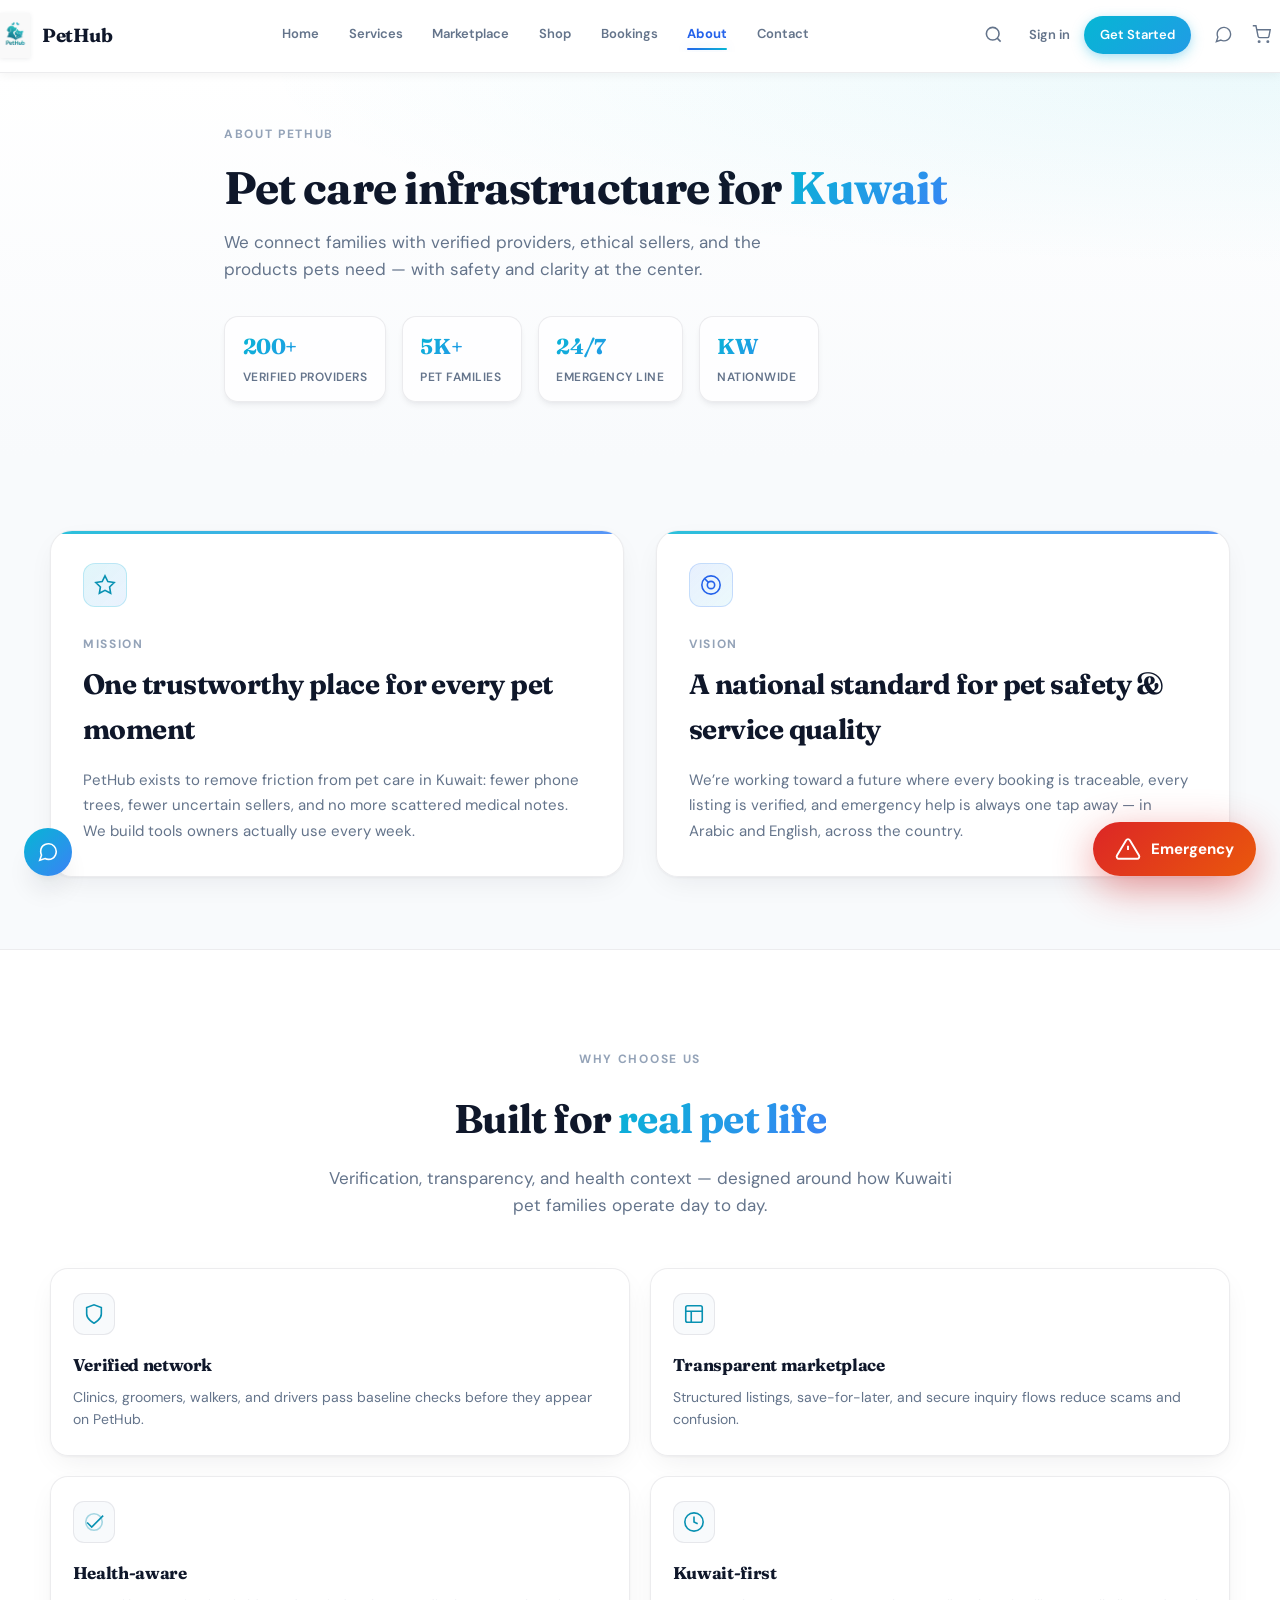
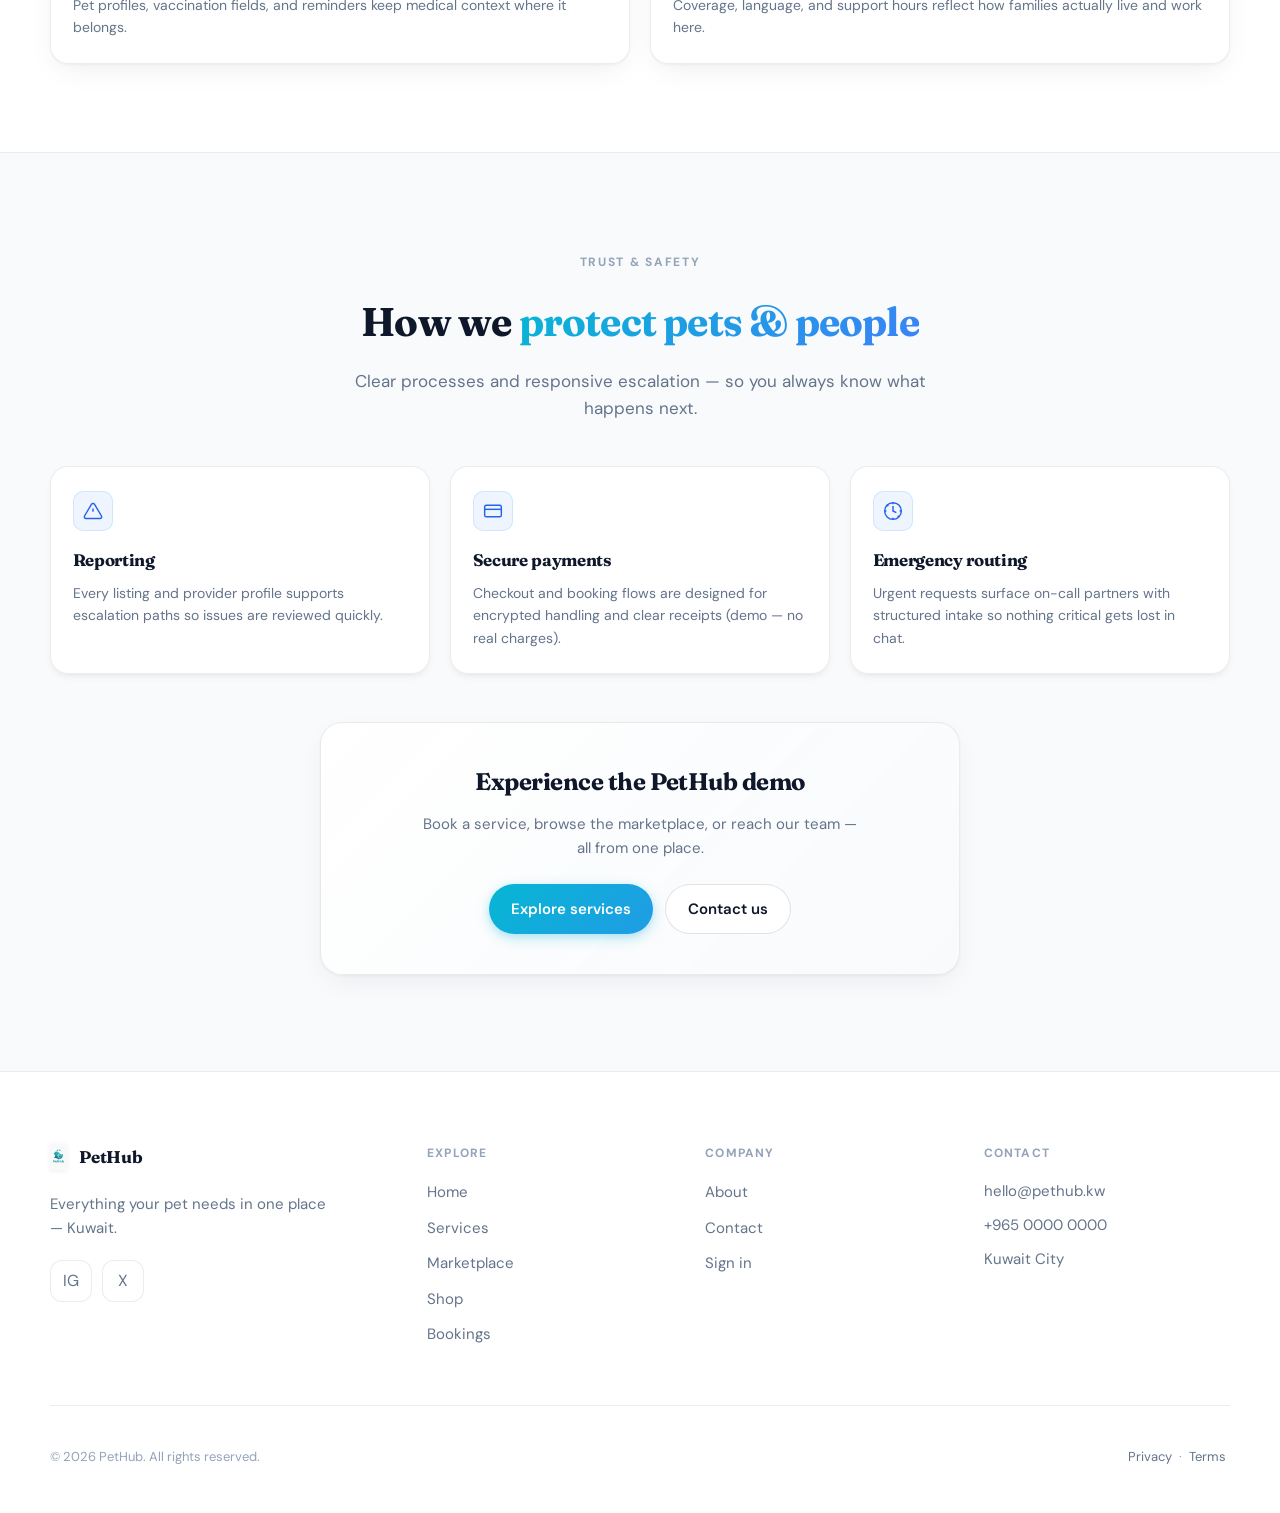
==== about.html @ 88787630 "Initial commit: PetHub Kuwait static site Made-with: Cursor" ====
<!DOCTYPE html>
<html lang="en">
<head>
  <meta charset="UTF-8" />
  <meta name="viewport" content="width=device-width, initial-scale=1.0" />
  <meta name="description" content="PetHub — Kuwait’s integrated pet services platform." />
  <title>PetHub | About</title>
  <link rel="preconnect" href="https://fonts.googleapis.com" />
  <link rel="preconnect" href="https://fonts.gstatic.com" crossorigin />
  <link href="https://fonts.googleapis.com/css2?family=DM+Sans:ital,opsz,wght@0,9..40,400;0,9..40,500;0,9..40,600;0,9..40,700;1,9..40,400&family=Fraunces:ital,opsz,wght@0,9..144,500;0,9..144,600;0,9..144,700;0,9..144,800&display=swap" rel="stylesheet" />
  <link rel="stylesheet" href="css/styles.css" />
</head>
<body data-page="about">
  <a class="skip-link" href="#main">Skip to content</a>
  <header class="header" id="top">
    <div class="header__inner container">
      <div class="header__brand">
        <a class="logo" href="index.html" aria-label="PetHub home">
          <span class="logo__graphic" aria-hidden="true">
            <img class="logo__img" src="imges/logopet.webp" width="200" height="60" alt="" loading="eager" decoding="async" fetchpriority="high" />
          </span>
          <span class="logo__text">PetHub</span>
        </a>
      </div>
      <nav class="header__nav nav" aria-label="Main">
        <button type="button" class="nav__scrim" id="nav-scrim" aria-label="Close menu" tabindex="-1" hidden></button>
        <div class="nav__panel" id="nav-panel">
          <div class="nav__panel-head">
            <span class="nav__panel-title">Menu</span>
            <button type="button" class="nav__close" id="nav-close" aria-label="Close menu">
              <svg width="22" height="22" viewBox="0 0 24 24" fill="none" stroke="currentColor" stroke-width="2" aria-hidden="true"><path d="M18 6L6 18M6 6l12 12"/></svg>
            </button>
          </div>
          <ul class="nav__links">
            <li><a href="index.html" class="nav__link" data-nav="home">Home</a></li>
            <li><a href="services.html" class="nav__link" data-nav="services">Services</a></li>
            <li><a href="marketplace.html" class="nav__link" data-nav="marketplace">Marketplace</a></li>
            <li><a href="shop.html" class="nav__link" data-nav="shop">Shop</a></li>
            <li><a href="bookings.html" class="nav__link" data-nav="bookings">Bookings</a></li>
            <li><a href="about.html" class="nav__link" data-nav="about">About</a></li>
            <li><a href="contact.html" class="nav__link" data-nav="contact">Contact</a></li>
          </ul>
          <div class="nav__mobile-actions" data-guest-only>
            <a href="signin.html?mode=signup" class="btn btn--primary btn--sm header__cta btn--block">Get Started</a>
            <a href="signin.html" class="btn btn--outline btn--sm btn--block">Sign in</a>
          </div>
          <div class="nav__mobile-account" data-user-only hidden>
            <p class="nav__mobile-account-name"><span data-user-display></span></p>
            <a href="bookings.html" class="nav__mobile-link">My account</a>
            <a href="bookings.html" class="nav__mobile-link">Bookings</a>
            <a href="bookings.html#dash-saved" class="nav__mobile-link">Saved pets</a>
            <button type="button" class="btn btn--signout btn--sm btn--block" data-sign-out>Sign out</button>
          </div>
        </div>
      </nav>
      <div class="header__actions">
        <div class="header__search-popover" id="header-search-popover">
          <button type="button" class="header__icon-btn header__search-toggle" id="header-search-toggle" aria-expanded="false" aria-controls="header-search-dropdown" aria-label="Open search">
            <svg width="19" height="19" viewBox="0 0 24 24" fill="none" stroke="currentColor" stroke-width="2" aria-hidden="true"><circle cx="11" cy="11" r="8"/><path d="M21 21l-4.35-4.35"/></svg>
          </button>
          <div id="header-search-dropdown" class="header__search-dropdown" role="dialog" aria-label="Search" aria-hidden="true">
            <div class="header__search header__search--popover" role="search">
              <label class="visually-hidden" for="global-search">Search services, pets, products</label>
              <svg class="header__search-icon" width="18" height="18" viewBox="0 0 24 24" fill="none" stroke="currentColor" stroke-width="2" aria-hidden="true"><circle cx="11" cy="11" r="8"/><path d="M21 21l-4.35-4.35"/></svg>
              <input type="search" id="global-search" class="header__search-input" placeholder="Search services, pets, products..." autocomplete="off" />
            </div>
          </div>
        </div>
        <div class="header__guest-actions" data-guest-only>
          <a href="signin.html" class="header__signin-link">Sign in</a>
          <a href="signin.html?mode=signup" class="btn btn--primary btn--sm header__cta">Get Started</a>
        </div>
        <div class="header__account-menu" data-user-only hidden>
          <button type="button" class="header__account-trigger" id="header-account-trigger" aria-expanded="false" aria-haspopup="true" aria-controls="header-account-dropdown">
            <span class="header__avatar" aria-hidden="true">
              <svg width="18" height="18" viewBox="0 0 24 24" fill="none" stroke="currentColor" stroke-width="1.75" aria-hidden="true"><path d="M20 21v-2a4 4 0 00-4-4H8a4 4 0 00-4 4v2"/><circle cx="12" cy="7" r="4"/></svg>
            </span>
            <span class="header__account-name" data-user-display aria-live="polite"></span>
            <svg class="header__account-chevron" width="14" height="14" viewBox="0 0 24 24" fill="none" stroke="currentColor" stroke-width="2" aria-hidden="true"><path d="M6 9l6 6 6-6"/></svg>
          </button>
          <div id="header-account-dropdown" class="header__account-dropdown" role="menu" hidden>
            <a role="menuitem" href="bookings.html" class="header__account-item">My account</a>
            <a role="menuitem" href="bookings.html" class="header__account-item">Bookings</a>
            <a role="menuitem" href="bookings.html#dash-saved" class="header__account-item">Saved pets</a>
            <button type="button" role="menuitem" class="header__account-item header__account-item--danger" data-sign-out>Sign out</button>
          </div>
        </div>
        <div class="header__icons" aria-label="Quick actions">
          <button type="button" class="header__icon-btn" data-open-chat aria-label="Support chat">
            <svg width="19" height="19" viewBox="0 0 24 24" fill="none" stroke="currentColor" stroke-width="1.75" aria-hidden="true"><path d="M21 11.5a8.38 8.38 0 01-.9 3.8 8.5 8.5 0 01-7.6 4.7 8.38 8.38 0 01-3.8-.9L3 21l1.9-5.7a8.38 8.38 0 01-.9-3.8 8.5 8.5 0 014.7-7.6 8.38 8.38 0 013.8-.9h.5a8.48 8.48 0 018 8.5z"/></svg>
          </button>
          <button type="button" class="header__icon-btn" data-open-cart aria-label="Shopping cart">
            <svg width="19" height="19" viewBox="0 0 24 24" fill="none" stroke="currentColor" stroke-width="1.75" aria-hidden="true"><circle cx="9" cy="21" r="1"/><circle cx="20" cy="21" r="1"/><path d="M1 1h4l2.68 13.39a2 2 0 002 1.61h9.72a2 2 0 002-1.61L23 6H6"/></svg>
            <span class="header__cart-count" data-cart-count hidden>0</span>
          </button>
        </div>
        <button type="button" class="nav__toggle" aria-expanded="false" aria-controls="nav-panel" aria-label="Open menu">
          <span class="nav__toggle-bar"></span><span class="nav__toggle-bar"></span><span class="nav__toggle-bar"></span>
        </button>
      </div>
    </div>
  </header>
  <div class="toast-host" id="toast-host" aria-live="polite"></div>
  <main id="main" class="about-page">
    <section class="hero page-hero page-hero--about">
      <div class="container">
        <p class="eyebrow">About PetHub</p>
        <h1 class="page-hero__title">Pet care infrastructure for <span class="text-gradient">Kuwait</span></h1>
        <p class="page-hero__lead">We connect families with verified providers, ethical sellers, and the products pets need — with safety and clarity at the center.</p>
        <ul class="about-hero__stats" aria-label="Platform highlights">
          <li><strong>200+</strong><span>Verified providers</span></li>
          <li><strong>5K+</strong><span>Pet families</span></li>
          <li><strong>24/7</strong><span>Emergency line</span></li>
          <li><strong>KW</strong><span>Nationwide</span></li>
        </ul>
      </div>
    </section>
    <section class="section section--about-band">
      <div class="container about-page-grid">
        <article class="about-mission glass-panel reveal">
          <div class="about-mission__mark" aria-hidden="true">
            <svg width="22" height="22" viewBox="0 0 24 24" fill="none" stroke="currentColor" stroke-width="1.75"><path d="M12 2l3.09 6.26L22 9.27l-5 4.87 1.18 6.88L12 17.77l-6.18 3.25L7 14.14 2 9.27l6.91-1.01L12 2z"/></svg>
          </div>
          <p class="eyebrow">Mission</p>
          <h2 class="section__title section__title--sm">One trustworthy place for every pet moment</h2>
          <p class="about-page__text">PetHub exists to remove friction from pet care in Kuwait: fewer phone trees, fewer uncertain sellers, and no more scattered medical notes. We build tools owners actually use every week.</p>
        </article>
        <article class="about-mission glass-panel reveal">
          <div class="about-mission__mark about-mission__mark--vision" aria-hidden="true">
            <svg width="22" height="22" viewBox="0 0 24 24" fill="none" stroke="currentColor" stroke-width="1.75"><circle cx="12" cy="12" r="10"/><circle cx="12" cy="12" r="4"/><path d="M4.93 4.93l4.24 4.24"/></svg>
          </div>
          <p class="eyebrow">Vision</p>
          <h2 class="section__title section__title--sm">A national standard for pet safety &amp; service quality</h2>
          <p class="about-page__text">We’re working toward a future where every booking is traceable, every listing is verified, and emergency help is always one tap away — in Arabic and English, across the country.</p>
        </article>
      </div>
    </section>
    <section class="section section--about-features">
      <div class="container">
        <header class="section__head reveal">
          <p class="eyebrow">Why choose us</p>
          <h2 class="section__title">Built for <span class="text-gradient">real pet life</span></h2>
          <p class="section__lead">Verification, transparency, and health context — designed around how Kuwaiti pet families operate day to day.</p>
        </header>
        <div class="about-features-grid">
          <article class="about-feature glass-panel reveal">
            <div class="about-feature__icon" aria-hidden="true"><svg width="22" height="22" viewBox="0 0 24 24" fill="none" stroke="currentColor" stroke-width="1.75"><path d="M12 22s8-4 8-10V5l-8-3-8 3v7c0 6 8 10 8 10z"/></svg></div>
            <h3 class="about-feature__title">Verified network</h3>
            <p class="about-feature__text">Clinics, groomers, walkers, and drivers pass baseline checks before they appear on PetHub.</p>
          </article>
          <article class="about-feature glass-panel reveal">
            <div class="about-feature__icon" aria-hidden="true"><svg width="22" height="22" viewBox="0 0 24 24" fill="none" stroke="currentColor" stroke-width="1.75"><rect x="3" y="3" width="18" height="18" rx="2"/><path d="M3 9h18M9 21V9"/></svg></div>
            <h3 class="about-feature__title">Transparent marketplace</h3>
            <p class="about-feature__text">Structured listings, save-for-later, and secure inquiry flows reduce scams and confusion.</p>
          </article>
          <article class="about-feature glass-panel reveal">
            <div class="about-feature__icon" aria-hidden="true"><svg width="22" height="22" viewBox="0 0 24 24" fill="none" stroke="currentColor" stroke-width="1.75"><path d="M4.5 12.5l5 5L22 5"/><path d="M12 21a9 9 0 100-18 9 9 0 000 18z" opacity=".35"/></svg></div>
            <h3 class="about-feature__title">Health-aware</h3>
            <p class="about-feature__text">Pet profiles, vaccination fields, and reminders keep medical context where it belongs.</p>
          </article>
          <article class="about-feature glass-panel reveal">
            <div class="about-feature__icon" aria-hidden="true"><svg width="22" height="22" viewBox="0 0 24 24" fill="none" stroke="currentColor" stroke-width="1.75"><circle cx="12" cy="12" r="10"/><path d="M12 6v6l4 2"/></svg></div>
            <h3 class="about-feature__title">Kuwait-first</h3>
            <p class="about-feature__text">Coverage, language, and support hours reflect how families actually live and work here.</p>
          </article>
        </div>
      </div>
    </section>
    <section class="section section--about-trust">
      <div class="container">
        <header class="section__head reveal">
          <p class="eyebrow">Trust &amp; safety</p>
          <h2 class="section__title">How we <span class="text-gradient">protect pets &amp; people</span></h2>
          <p class="section__lead">Clear processes and responsive escalation — so you always know what happens next.</p>
        </header>
        <div class="trust-safety-grid reveal">
          <div class="trust-safety-card glass-panel">
            <div class="trust-safety-card__icon" aria-hidden="true"><svg width="20" height="20" viewBox="0 0 24 24" fill="none" stroke="currentColor" stroke-width="1.75"><path d="M10.29 3.86L1.82 18a2 2 0 001.71 3h16.94a2 2 0 001.71-3L13.71 3.86a2 2 0 00-3.42 0z"/><path d="M12 9v4M12 17h.01"/></svg></div>
            <h3>Reporting</h3>
            <p>Every listing and provider profile supports escalation paths so issues are reviewed quickly.</p>
          </div>
          <div class="trust-safety-card glass-panel">
            <div class="trust-safety-card__icon" aria-hidden="true"><svg width="20" height="20" viewBox="0 0 24 24" fill="none" stroke="currentColor" stroke-width="1.75"><rect x="2" y="5" width="20" height="14" rx="2"/><path d="M2 10h20"/></svg></div>
            <h3>Secure payments</h3>
            <p>Checkout and booking flows are designed for encrypted handling and clear receipts (demo — no real charges).</p>
          </div>
          <div class="trust-safety-card glass-panel">
            <div class="trust-safety-card__icon" aria-hidden="true"><svg width="20" height="20" viewBox="0 0 24 24" fill="none" stroke="currentColor" stroke-width="1.75"><circle cx="12" cy="12" r="10"/><path d="M12 6v6l4 2"/><path d="M12 2v2M12 20v2M4.93 4.93l1.41 1.41M17.66 17.66l1.41 1.41M2 12h2M20 12h2"/></svg></div>
            <h3>Emergency routing</h3>
            <p>Urgent requests surface on-call partners with structured intake so nothing critical gets lost in chat.</p>
          </div>
        </div>
        <div class="about-cta glass-panel reveal">
          <div class="about-cta__inner">
            <h2 class="about-cta__title">Experience the PetHub demo</h2>
            <p class="about-cta__lead">Book a service, browse the marketplace, or reach our team — all from one place.</p>
            <div class="about-cta__actions">
              <a href="services.html" class="btn btn--primary">Explore services</a>
              <a href="contact.html" class="btn btn--outline">Contact us</a>
            </div>
          </div>
        </div>
      </div>
    </section>
  </main>
  <footer class="footer" id="site-footer">
    <div class="container footer__grid">
      <div class="footer__brand">
        <a class="logo logo--footer" href="index.html" aria-label="PetHub home"><span class="logo__graphic" aria-hidden="true"><img class="logo__img" src="imges/logopet.webp" width="160" height="48" alt="" decoding="async" /></span><span class="logo__text">PetHub</span></a>
        <p class="footer__tagline">Everything your pet needs in one place — Kuwait.</p>
        <div class="footer__social" aria-label="Social">
          <a href="#" class="social-link" aria-label="Instagram">IG</a>
          <a href="#" class="social-link" aria-label="X">X</a>
        </div>
      </div>
      <div>
        <h3 class="footer__heading">Explore</h3>
        <ul class="footer__list">
          <li><a href="index.html">Home</a></li>
          <li><a href="services.html">Services</a></li>
          <li><a href="marketplace.html">Marketplace</a></li>
          <li><a href="shop.html">Shop</a></li>
          <li><a href="bookings.html">Bookings</a></li>
        </ul>
      </div>
      <div>
        <h3 class="footer__heading">Company</h3>
        <ul class="footer__list">
          <li><a href="about.html">About</a></li>
          <li><a href="contact.html">Contact</a></li>
          <li><a href="signin.html">Sign in</a></li>
        </ul>
      </div>
      <div>
        <h3 class="footer__heading">Contact</h3>
        <ul class="footer__list footer__contact">
          <li><a href="mailto:hello@pethub.kw">hello@pethub.kw</a></li>
          <li><a href="tel:+96500000000">+965 0000 0000</a></li>
          <li>Kuwait City</li>
        </ul>
      </div>
    </div>
    <div class="container footer__bottom">
      <p>&copy; <span id="year"></span> PetHub. All rights reserved.</p>
      <p class="footer__legal"><a href="#">Privacy</a> · <a href="#">Terms</a></p>
    </div>
  </footer>
    </div>
  </footer>

  <button type="button" class="emergency-fab" data-open-emergency aria-label="Emergency veterinary help">
    <svg width="26" height="26" viewBox="0 0 24 24" fill="none" stroke="currentColor" stroke-width="1.75" aria-hidden="true"><path d="M10.29 3.86L1.82 18a2 2 0 001.71 3h16.94a2 2 0 001.71-3L13.71 3.86a2 2 0 00-3.42 0z"/><path d="M12 9v4M12 17h.01"/></svg>
    <span>Emergency</span>
  </button>

  <div class="cart-drawer" id="cart-drawer" hidden aria-hidden="true">
    <div class="cart-drawer__backdrop" data-close-cart tabindex="-1" aria-hidden="true"></div>
    <div class="cart-drawer__panel glass-panel" role="dialog" aria-labelledby="cart-drawer-title">
      <div class="cart-drawer__head">
        <h2 id="cart-drawer-title">Your cart</h2>
        <button type="button" class="icon-btn cart-drawer__close" data-close-cart aria-label="Close cart">×</button>
      </div>
      <div class="cart-drawer__body" id="cart-lines"></div>
      <div class="cart-drawer__foot">
        <p class="cart-drawer__total">Total: <strong id="cart-total">0.00 KD</strong></p>
        <button type="button" class="btn btn--primary btn--block" id="checkout-open">Checkout</button>
      </div>
    </div>
  </div>

  <div class="chat-widget" id="chat-widget">
    <button type="button" class="chat-widget__launcher" id="chat-launcher" aria-label="Open PetHub Support chat" aria-expanded="false" aria-controls="chat-panel">
      <svg width="22" height="22" viewBox="0 0 24 24" fill="none" stroke="currentColor" stroke-width="1.75" aria-hidden="true"><path d="M21 11.5a8.38 8.38 0 01-.9 3.8 8.5 8.5 0 01-7.6 4.7 8.38 8.38 0 01-3.8-.9L3 21l1.9-5.7a8.38 8.38 0 01-.9-3.8 8.5 8.5 0 014.7-7.6 8.38 8.38 0 013.8-.9h.5a8.48 8.48 0 018 8.5z"/></svg>
    </button>
    <div class="chat-widget__panel" id="chat-panel" role="dialog" aria-labelledby="chat-widget-title" aria-hidden="true" hidden>
      <div class="chat-widget__header">
        <span id="chat-widget-title">PetHub Support</span>
        <button type="button" class="chat-widget__toggle" id="chat-toggle" aria-expanded="false" aria-label="Close chat">×</button>
      </div>
      <div class="chat-widget__body">
        <div class="chat-widget__messages" id="chat-messages"></div>
        <div class="chat-widget__input-row">
          <input type="text" id="chat-input" class="input chat-widget__input" placeholder="Type a message…" autocomplete="off" />
          <button type="button" class="btn btn--primary btn--sm" id="chat-send">Send</button>
        </div>
      </div>
    </div>
  </div>
  <div class="modal" id="modal-checkout" role="dialog" aria-modal="true" aria-labelledby="checkout-title" hidden aria-hidden="true">
    <div class="modal__backdrop" data-modal-close tabindex="-1"></div>
    <div class="modal__panel glass-panel modal__panel--sm">
      <button type="button" class="modal__close" data-modal-close aria-label="Close">×</button>
      <h2 id="checkout-title" class="modal__title">Checkout</h2>
      <p class="modal__muted">Demo checkout — no real payment.</p>
      <form id="form-checkout" novalidate>
        <label class="field"><span class="field__label">Full name</span><input type="text" name="fullName" class="input" required /></label>
        <label class="field"><span class="field__label">Phone</span><input type="tel" name="phone" class="input" required /></label>
        <label class="field"><span class="field__label">Delivery area</span><input type="text" name="address" class="input" placeholder="Area, block, street" required /></label>
        <button type="submit" class="btn btn--primary btn--block">Place order</button>
      </form>
    </div>
  </div>

  <div class="modal" id="modal-auth" role="dialog" aria-modal="true" aria-labelledby="auth-mode-title" hidden aria-hidden="true">
    <div class="modal__backdrop" data-modal-close tabindex="-1"></div>
    <div class="modal__panel glass-panel modal__panel--sm">
      <button type="button" class="modal__close" data-modal-close aria-label="Close">×</button>
      <h2 id="auth-mode-title" class="modal__title">Sign in</h2>
      <form id="form-auth" novalidate>
        <div id="form-auth-signup-fields" hidden>
          <label class="field"><span class="field__label">Display name</span><input type="text" name="displayName" class="input" /></label>
          <label class="field"><span class="field__label">I am a</span>
            <select name="role" class="input">
              <option value="owner">Pet owner</option>
              <option value="provider">Service provider</option>
            </select>
          </label>
        </div>
        <label class="field"><span class="field__label">Email</span><input type="email" name="email" class="input" autocomplete="username" required /></label>
        <label class="field"><span class="field__label">Password</span><input type="password" name="password" class="input" autocomplete="current-password" required /></label>
        <button type="submit" class="btn btn--primary btn--block">Continue</button>
      </form>
    </div>
  </div>

  <div class="modal" id="modal-emergency" role="dialog" aria-modal="true" aria-labelledby="emergency-title" hidden aria-hidden="true">
    <div class="modal__backdrop" data-modal-close tabindex="-1"></div>
    <div class="modal__panel glass-panel modal__panel--emergency">
      <button type="button" class="modal__close" data-modal-close aria-label="Close">×</button>
      <h2 id="emergency-title" class="modal__title modal__title--urgent">Urgent veterinary request</h2>
      <p class="modal__muted">Describe the issue — we’ll route you to an on-call partner in Kuwait.</p>
      <form id="form-emergency" class="booking-form" novalidate>
        <label class="field"><span class="field__label">What’s wrong?</span><textarea name="issue" class="input input--textarea" rows="2" required></textarea></label>
        <label class="field"><span class="field__label">Your location</span><input type="text" name="location" class="input" placeholder="Area, landmark" required /></label>
        <label class="field"><span class="field__label">Phone to reach you</span><input type="tel" name="contact" class="input" required /></label>
        <button type="submit" class="btn btn--emergency btn--block">Send emergency request</button>
      </form>
    </div>
  </div>

  <script src="js/pethub.js"></script>
</body>
</html>
---- css/styles.css ----
/* PetHub — premium light (SaaS / modern startup) */

:root {
  --bg: #f8fafc;
  --bg-2: #ffffff;
  --bg-3: #f1f5f9;
  --surface: #ffffff;
  --surface-2: #f8fafc;
  --border: rgba(15, 23, 42, 0.08);
  --border-strong: rgba(15, 23, 42, 0.12);
  --text: #0f172a;
  --muted: #64748b;
  --dim: #94a3b8;
  --teal: #06b6d4;
  --teal-dim: #0891b2;
  --cyan: #22d3ee;
  --blue: #3b82f6;
  --blue-deep: #2563eb;
  --warm: #f59e0b;
  --warm-2: #ea580c;
  --success: #10b981;
  --success-soft: rgba(16, 185, 129, 0.12);
  --error: #ef4444;
  --error-soft: rgba(239, 68, 68, 0.1);
  --gradient: linear-gradient(135deg, #06b6d4 0%, #3b82f6 100%);
  --gradient-warm: linear-gradient(135deg, #fbbf24 0%, #f97316 100%);
  --glow-teal: 0 16px 40px rgba(6, 182, 212, 0.2);
  --glow-blue: 0 16px 40px rgba(59, 130, 246, 0.15);
  --radius: 14px;
  --radius-lg: 18px;
  --radius-xl: 22px;
  --font-display: "Fraunces", Georgia, serif;
  --font-sans: "DM Sans", system-ui, sans-serif;
  --header-h: 72px;
  --ease: cubic-bezier(0.22, 1, 0.36, 1);
  --shadow: 0 4px 6px -1px rgba(15, 23, 42, 0.06), 0 2px 4px -2px rgba(15, 23, 42, 0.04);
  --shadow-lg: 0 20px 25px -5px rgba(15, 23, 42, 0.08), 0 8px 10px -6px rgba(15, 23, 42, 0.05);
  --shadow-card: 0 1px 3px rgba(15, 23, 42, 0.05), 0 10px 30px -8px rgba(15, 23, 42, 0.08);
}

*,
*::before,
*::after {
  box-sizing: border-box;
}

html {
  scroll-behavior: smooth;
}

@media (prefers-reduced-motion: reduce) {
  html {
    scroll-behavior: auto;
  }
  *,
  *::before,
  *::after {
    animation-duration: 0.01ms !important;
    animation-iteration-count: 1 !important;
    transition-duration: 0.01ms !important;
  }

  .logo:hover {
    transform: none;
  }
}

body {
  margin: 0;
  font-family: var(--font-sans);
  font-size: 1rem;
  line-height: 1.6;
  color: var(--text);
  background: var(--bg);
  -webkit-font-smoothing: antialiased;
}

img {
  max-width: 100%;
  display: block;
}

a {
  color: inherit;
  text-decoration: none;
}

button {
  font-family: inherit;
  cursor: pointer;
}

ul,
ol {
  margin: 0;
  padding: 0;
  list-style: none;
}

.visually-hidden {
  position: absolute;
  width: 1px;
  height: 1px;
  padding: 0;
  margin: -1px;
  overflow: hidden;
  clip: rect(0, 0, 0, 0);
  white-space: nowrap;
  border: 0;
}

.skip-link {
  position: absolute;
  top: -100px;
  left: 16px;
  z-index: 10000;
  padding: 12px 18px;
  background: var(--gradient);
  color: #fff;
  font-weight: 700;
  border-radius: 10px;
}

.skip-link:focus {
  top: 16px;
  outline: 2px solid var(--blue);
  outline-offset: 2px;
}

.text-gradient {
  background: var(--gradient);
  -webkit-background-clip: text;
  background-clip: text;
  color: transparent;
}

.container {
  width: min(1180px, 100% - 40px);
  margin-inline: auto;
}

/* ----- Header ----- */
.header {
  position: sticky;
  top: 0;
  left: 0;
  right: 0;
  z-index: 1000;
  display: flex;
  align-items: center;
  background: rgba(255, 255, 255, 0.92);
  backdrop-filter: blur(10px);
  -webkit-backdrop-filter: blur(10px);
  border-bottom: 1px solid var(--border);
  box-shadow: 0 2px 10px rgba(0, 0, 0, 0.05);
  transition: background 0.25s ease, box-shadow 0.25s ease;
}

.header.is-scrolled {
  background: rgba(255, 255, 255, 0.98);
  box-shadow: 0 2px 14px rgba(15, 23, 42, 0.07);
}

.header__inner {
  display: grid;
  grid-template-columns: auto minmax(0, 1fr) auto;
  align-items: center;
  gap: clamp(16px, 2.2vw, 28px) clamp(12px, 1.8vw, 24px);
  width: 100%;
  padding-block: 11px 13px;
  min-height: var(--header-h);
}

.header__brand {
  flex-shrink: 0;
  min-width: 0;
  display: flex;
  align-items: center;
  justify-content: flex-start;
  padding: 0 4px 0 0;
}

.logo {
  display: inline-flex;
  align-items: center;
  gap: clamp(8px, 1.2vw, 12px);
  white-space: nowrap;
  flex-shrink: 0;
  text-decoration: none;
  color: inherit;
  transition: transform 0.25s var(--ease);
}

.logo:hover {
  transform: scale(1.04);
  opacity: 0.96;
}

.logo:focus-visible {
  outline: 2px solid var(--blue);
  outline-offset: 4px;
  border-radius: 10px;
}

.logo__graphic {
  display: flex;
  align-items: center;
  justify-content: center;
  flex-shrink: 0;
  line-height: 0;
}

.logo__img {
  display: block;
  height: 48px;
  width: auto;
  max-width: min(240px, 46vw);
  max-height: 52px;
  object-fit: contain;
  object-position: left center;
  filter: drop-shadow(0 1px 2px rgba(15, 23, 42, 0.08));
  image-rendering: auto;
  -webkit-font-smoothing: antialiased;
}

.header .logo .logo__img,
.header .logo img {
  height: 45px;
  width: auto;
  max-width: min(220px, 52vw);
  max-height: none;
  object-fit: contain;
  object-position: left center;
}

.logo__text {
  font-family: var(--font-display);
  font-weight: 700;
  font-size: 1.1875rem;
  letter-spacing: -0.02em;
  color: var(--text);
  line-height: 1;
}

@media (max-width: 520px) {
  .header .logo .logo__img,
  .header .logo img {
    height: 40px;
    max-width: min(180px, 50vw);
  }

  .header .logo__text {
    font-size: 1.0625rem;
  }

  .logo__text {
    font-size: 1.0625rem;
  }
}

.header__search {
  display: flex;
  align-items: center;
  gap: 8px;
  min-width: 0;
  padding: 7px 12px 7px 10px;
  border-radius: 10px;
  background: var(--surface);
  border: 1px solid var(--border-strong);
  box-shadow: 0 1px 2px rgba(15, 23, 42, 0.04);
  transition: border-color 0.25s ease, box-shadow 0.25s ease, width 0.25s var(--ease);
}

.header__search-popover {
  position: relative;
  flex-shrink: 0;
}

.header__search-toggle.header__icon-btn {
  color: var(--muted);
}

.header__search-dropdown {
  position: absolute;
  right: 0;
  top: calc(100% + 10px);
  width: min(320px, calc(100vw - 32px));
  padding: 0;
  border-radius: var(--radius);
  background: var(--surface);
  border: 1px solid var(--border-strong);
  box-shadow: var(--shadow-lg);
  z-index: 1150;
  opacity: 0;
  visibility: hidden;
  pointer-events: none;
  transform: translateY(-6px) scale(0.98);
  transform-origin: top right;
  transition:
    opacity 0.2s var(--ease),
    transform 0.2s var(--ease),
    visibility 0.2s;
}

.header__search-dropdown.is-open {
  opacity: 1;
  visibility: visible;
  pointer-events: auto;
  transform: translateY(0) scale(1);
}

.header__search--popover {
  width: 100%;
  max-width: none;
  margin: 0;
  padding: 10px 14px;
  border-radius: 12px;
  box-shadow: 0 1px 3px rgba(15, 23, 42, 0.06);
  border: 1px solid var(--border-strong);
  background: var(--surface);
}

.header__search:focus-within {
  border-color: rgba(59, 130, 246, 0.55);
  box-shadow:
    0 0 0 3px rgba(59, 130, 246, 0.15),
    0 4px 14px rgba(59, 130, 246, 0.08);
}

.header__search-icon {
  flex-shrink: 0;
  color: var(--dim);
}

.header__search-input {
  flex: 1;
  min-width: 0;
  border: none;
  background: transparent;
  color: var(--text);
  font-size: 0.875rem;
}

.header__search-input::placeholder {
  color: var(--dim);
}

.header__search-input:focus {
  outline: none;
}

.header__nav.nav {
  grid-column: 2;
  justify-self: stretch;
  display: flex;
  align-items: center;
  justify-content: center;
  min-width: 0;
}

.nav__toggle {
  display: none;
  flex-direction: column;
  justify-content: center;
  gap: 5px;
  width: 44px;
  height: 44px;
  padding: 0;
  border: 1px solid var(--border);
  border-radius: 12px;
  background: var(--surface);
  transition: border-color 0.2s ease, background 0.2s ease, box-shadow 0.2s ease;
}

.nav__toggle:hover {
  border-color: rgba(59, 130, 246, 0.35);
  background: var(--surface-2);
}

.nav__toggle-bar {
  display: block;
  width: 20px;
  height: 2px;
  margin: 0 auto;
  background: var(--text);
  border-radius: 1px;
  transition: transform 0.25s var(--ease), opacity 0.2s;
}

.nav__toggle[aria-expanded="true"] .nav__toggle-bar:nth-child(1) {
  transform: translateY(7px) rotate(45deg);
}

.nav__toggle[aria-expanded="true"] .nav__toggle-bar:nth-child(2) {
  opacity: 0;
}

.nav__toggle[aria-expanded="true"] .nav__toggle-bar:nth-child(3) {
  transform: translateY(-7px) rotate(-45deg);
}

.nav__scrim {
  display: none;
}

.nav__panel-head {
  display: none;
}

.nav__close {
  display: none;
}

.nav__panel {
  display: flex;
  flex-wrap: nowrap;
  align-items: center;
  justify-content: center;
  gap: 0;
  width: 100%;
  min-width: 0;
}

.nav__mobile-actions,
.nav__mobile-account {
  display: none;
}

.nav__links {
  display: flex;
  flex-wrap: nowrap;
  align-items: center;
  justify-content: center;
  gap: clamp(16px, 2vw, 26px);
  margin: 0;
  padding: 0;
  list-style: none;
  flex-shrink: 1;
  min-width: 0;
  overflow-x: auto;
  scrollbar-width: none;
  -ms-overflow-style: none;
}

.nav__links::-webkit-scrollbar {
  display: none;
}

.nav__link {
  position: relative;
  display: inline-block;
  font-size: 0.8125rem;
  font-weight: 600;
  color: var(--muted);
  padding: 6px 2px 8px;
  text-decoration: none;
  transition: color 0.25s ease;
  white-space: nowrap;
}

.nav__link::after {
  content: "";
  position: absolute;
  left: 2px;
  right: 2px;
  bottom: 2px;
  height: 2px;
  border-radius: 2px;
  background: var(--blue);
  transform: scaleX(0);
  transform-origin: center;
  transition: transform 0.25s var(--ease), opacity 0.25s ease;
  opacity: 0;
}

.nav__link:hover,
.nav__link:focus-visible {
  color: var(--blue-deep);
}

.nav__link:hover::after,
.nav__link:focus-visible::after {
  transform: scaleX(1);
  opacity: 0.35;
}

.nav__link--active {
  color: var(--blue-deep);
  font-weight: 700;
}

.nav__link--active::after {
  transform: scaleX(1);
  opacity: 1;
  background: linear-gradient(90deg, var(--blue-deep), var(--teal));
  box-shadow: 0 0 12px rgba(59, 130, 246, 0.25);
}

.header__actions {
  grid-column: 3;
  display: flex;
  align-items: center;
  gap: clamp(8px, 1vw, 14px);
  flex-shrink: 0;
  min-width: 0;
}

.header__guest-actions {
  display: inline-flex;
  align-items: center;
  gap: 10px;
  flex-shrink: 0;
}

.header__signin-link {
  font-size: 0.8125rem;
  font-weight: 600;
  color: var(--muted);
  text-decoration: none;
  padding: 6px 4px;
  border-radius: 8px;
  transition: color 0.2s ease, background 0.2s ease;
  white-space: nowrap;
}

.header__signin-link:hover,
.header__signin-link:focus-visible {
  color: var(--blue-deep);
  background: rgba(59, 130, 246, 0.06);
  outline: none;
}

.header__account-menu {
  position: relative;
}

.header__account-trigger {
  display: inline-flex;
  align-items: center;
  gap: 8px;
  padding: 5px 10px 5px 6px;
  border-radius: 999px;
  border: 1px solid var(--border-strong);
  background: var(--surface);
  cursor: pointer;
  font-family: inherit;
  font-size: 0.8125rem;
  font-weight: 600;
  color: var(--text);
  transition: border-color 0.2s ease, box-shadow 0.2s ease, background 0.2s ease;
}

.header__account-trigger:hover {
  border-color: rgba(59, 130, 246, 0.35);
  background: var(--surface-2);
}

.header__account-trigger[aria-expanded="true"] {
  border-color: rgba(59, 130, 246, 0.45);
  box-shadow: 0 0 0 3px rgba(59, 130, 246, 0.12);
}

.header__avatar {
  display: flex;
  align-items: center;
  justify-content: center;
  width: 30px;
  height: 30px;
  border-radius: 999px;
  background: linear-gradient(135deg, rgba(6, 182, 212, 0.22), rgba(59, 130, 246, 0.16));
  color: var(--blue-deep);
  flex-shrink: 0;
}

.header__account-name {
  max-width: 7rem;
  white-space: nowrap;
  overflow: hidden;
  text-overflow: ellipsis;
  text-align: left;
}

.header__account-chevron {
  flex-shrink: 0;
  color: var(--dim);
  transition: transform 0.22s var(--ease);
}

.header__account-trigger[aria-expanded="true"] .header__account-chevron {
  transform: rotate(180deg);
}

.header__account-dropdown {
  position: absolute;
  right: 0;
  top: calc(100% + 8px);
  min-width: 210px;
  padding: 6px;
  border-radius: var(--radius);
  background: var(--surface);
  border: 1px solid var(--border);
  box-shadow: var(--shadow-lg);
  z-index: 1200;
  opacity: 0;
  visibility: hidden;
  pointer-events: none;
  transform: translateY(-4px);
  transition:
    opacity 0.2s var(--ease),
    transform 0.2s var(--ease),
    visibility 0.2s;
}

.header__account-dropdown:not([hidden]) {
  opacity: 1;
  visibility: visible;
  pointer-events: auto;
  transform: translateY(0);
}

.header__account-item {
  display: flex;
  align-items: center;
  width: 100%;
  padding: 10px 12px;
  border: none;
  border-radius: 8px;
  background: transparent;
  font-family: inherit;
  font-size: 0.875rem;
  font-weight: 600;
  color: var(--text);
  text-align: left;
  text-decoration: none;
  cursor: pointer;
  transition: background 0.15s ease;
}

.header__account-item:hover,
.header__account-item:focus-visible {
  background: var(--surface-2);
  outline: none;
}

.header__account-item--danger {
  color: var(--error);
  margin-top: 4px;
  padding-top: 12px;
  border-top: 1px solid var(--border);
  border-radius: 0 0 8px 8px;
}

.header__icons {
  display: flex;
  align-items: center;
  gap: 0;
}

.header__icon-btn {
  position: relative;
  display: inline-flex;
  align-items: center;
  justify-content: center;
  width: 38px;
  height: 38px;
  padding: 0;
  border: none;
  border-radius: 999px;
  background: transparent;
  color: var(--muted);
  cursor: pointer;
  text-decoration: none;
  font: inherit;
  transition:
    color 0.22s ease,
    background 0.22s ease,
    transform 0.22s var(--ease);
}

.header__icon-btn:hover,
.header__icon-btn:focus-visible {
  color: var(--blue-deep);
  background: rgba(59, 130, 246, 0.08);
  transform: scale(1.05);
  outline: none;
}

.header__icon-btn:focus-visible {
  box-shadow: 0 0 0 2px rgba(59, 130, 246, 0.35);
}

.header__cart-count {
  position: absolute;
  top: 3px;
  right: 2px;
  min-width: 16px;
  height: 16px;
  padding: 0 4px;
  font-size: 0.5625rem;
  font-weight: 700;
  line-height: 16px;
  text-align: center;
  color: #fff;
  background: var(--gradient);
  border-radius: 999px;
  pointer-events: none;
}

.nav__mobile-account-name {
  font-size: 0.9375rem;
  font-weight: 700;
  color: var(--text);
  margin: 0 0 12px;
  padding-bottom: 12px;
  border-bottom: 1px solid var(--border);
}

.nav__mobile-link {
  display: block;
  padding: 12px 4px;
  font-size: 0.9375rem;
  font-weight: 600;
  color: var(--muted);
  text-decoration: none;
  border-bottom: 1px solid var(--border);
  transition: color 0.2s ease;
}

.nav__mobile-link:hover,
.nav__mobile-link:focus-visible {
  color: var(--blue-deep);
  outline: none;
}

.header__cta.btn--primary:hover {
  transform: translateY(-1px) scale(1.03);
}

.btn--signout {
  background: transparent;
  color: var(--muted);
  border: 1px solid var(--border-strong);
  font-weight: 600;
  border-radius: 999px;
  box-shadow: none;
}

.btn--signout:hover {
  color: #b91c1c;
  border-color: rgba(239, 68, 68, 0.45);
  background: var(--error-soft);
  transform: translateY(-1px);
}

.btn--signout:focus-visible {
  outline: 2px solid rgba(239, 68, 68, 0.4);
  outline-offset: 2px;
}

.icon-btn {
  position: relative;
  display: inline-flex;
  align-items: center;
  justify-content: center;
  width: 44px;
  height: 44px;
  border-radius: 12px;
  border: 1px solid var(--border);
  background: var(--surface);
  color: var(--muted);
  transition: color 0.2s, border-color 0.2s, background 0.2s;
}

.icon-btn:hover {
  color: var(--text);
  border-color: rgba(6, 182, 212, 0.35);
  background: var(--bg-3);
}

.header__actions .nav__toggle {
  display: none;
}

@media (max-width: 1200px) {
  .nav__links {
    gap: clamp(12px, 1.5vw, 18px);
  }
}

@media (max-width: 1024px) {
  .header__account-name {
    display: none;
  }

  .header__account-trigger {
    padding: 5px 8px 5px 6px;
  }
}

@media (max-width: 1100px) {
  :root {
    --header-h: 66px;
  }

  .header {
    z-index: 1200;
  }

  .header__inner {
    display: flex;
    flex-direction: row;
    align-items: center;
    justify-content: space-between;
    gap: 12px;
    min-height: auto;
    padding: 10px 16px;
    width: 100%;
    max-width: none;
    margin-inline: 0;
  }

  .header__inner.container {
    width: 100%;
    max-width: min(1180px, 100% - 32px);
    margin-inline: auto;
  }

  .header__brand {
    flex: 1;
    min-width: 0;
    margin: 0;
    padding: 0;
    position: relative;
    z-index: 2;
  }

  .header__actions {
    display: flex;
    flex-direction: row;
    align-items: center;
    justify-content: flex-end;
    gap: 12px;
    flex-shrink: 0;
    position: relative;
    z-index: 2;
  }

  .header__icons {
    display: flex;
    flex-direction: row;
    align-items: center;
    gap: 12px;
  }

  .header__nav.nav {
    position: static;
    width: 0;
    height: 0;
    min-height: 0;
    overflow: visible;
    pointer-events: none;
    flex: 0;
  }

  .header__guest-actions {
    display: none;
  }

  .header__search-dropdown {
    position: fixed;
    left: 12px;
    right: 12px;
    top: calc(var(--header-h) + 10px);
    width: auto;
    transform-origin: top center;
    z-index: 1220;
  }

  .header__account-menu {
    display: none;
  }

  .header__actions .nav__toggle {
    display: flex;
  }

  .nav__scrim.is-visible {
    display: block;
    position: fixed;
    inset: 0;
    z-index: 1180;
    margin: 0;
    padding: 0;
    border: none;
    background: rgba(15, 23, 42, 0.4);
    cursor: pointer;
    opacity: 1;
    visibility: visible;
    pointer-events: auto;
    transition: opacity 0.3s ease, visibility 0.3s ease;
  }

  .nav__panel-head {
    display: flex;
    align-items: center;
    justify-content: space-between;
    gap: 12px;
    padding-bottom: 16px;
    margin-bottom: 8px;
    border-bottom: 1px solid var(--border);
  }

  .nav__panel-title {
    font-family: var(--font-display);
    font-size: 1.25rem;
    font-weight: 700;
    color: var(--text);
  }

  .nav__close {
    display: inline-flex;
    align-items: center;
    justify-content: center;
    width: 44px;
    height: 44px;
    padding: 0;
    border: 1px solid var(--border);
    border-radius: 12px;
    background: var(--surface);
    color: var(--text);
    cursor: pointer;
    transition: background 0.2s ease, border-color 0.2s ease;
  }

  .nav__close:hover,
  .nav__close:focus-visible {
    background: var(--surface-2);
    border-color: rgba(59, 130, 246, 0.35);
    outline: none;
  }

  .nav__panel {
    pointer-events: auto;
    position: fixed;
    top: 0;
    right: 0;
    left: auto;
    width: min(360px, 82vw);
    height: 100vh;
    height: 100dvh;
    max-height: 100dvh;
    z-index: 1190;
    flex-direction: column;
    align-items: stretch;
    justify-content: flex-start;
    padding: calc(20px + env(safe-area-inset-top, 0px)) 20px calc(28px + env(safe-area-inset-bottom, 0px));
    margin: 0;
    background: #ffffff;
    box-shadow: -12px 0 40px rgba(15, 23, 42, 0.12);
    overflow-y: auto;
    overflow-x: hidden;
    gap: 0;
    transform: translateX(100%);
    transition: transform 0.3s ease;
    -webkit-overflow-scrolling: touch;
  }

  .nav__panel.is-open {
    transform: translateX(0);
  }

  .nav__links {
    flex-direction: column;
    align-items: stretch;
    flex-wrap: nowrap;
    gap: 0;
    overflow: visible;
  }

  .nav__links li {
    border-bottom: 1px solid var(--border);
  }

  .nav__link {
    display: block;
    padding: 14px 0;
    font-size: 1.0625rem;
    font-weight: 600;
  }

  .nav__link::after {
    display: none;
  }

  .nav__link--active {
    border-left: 3px solid var(--blue);
    padding-left: 12px;
    margin-left: -2px;
  }

  .nav__mobile-actions {
    display: flex;
    flex-direction: column;
    align-items: stretch;
    gap: 12px;
    margin-top: 20px;
    padding-top: 20px;
    border-top: 1px solid var(--border);
  }

  .nav__mobile-account {
    display: flex;
    flex-direction: column;
    align-items: stretch;
    gap: 0;
    margin-top: 20px;
    padding-top: 20px;
    border-top: 1px solid var(--border);
  }

  .nav__mobile-actions .btn,
  .nav__mobile-actions .header__cta {
    width: 100%;
    justify-content: center;
  }
}

@media (max-width: 480px) {
  .header__icons .header__icon-btn[data-open-chat] {
    display: none;
  }

  .header__icon-btn {
    width: 36px;
    height: 36px;
  }

  .nav__toggle {
    width: 40px;
    height: 40px;
  }
}

@media (max-width: 520px) {
  .header__search--popover .header__search-input {
    font-size: 0.8125rem;
  }
}

/* ----- Buttons ----- */
.btn {
  display: inline-flex;
  align-items: center;
  justify-content: center;
  gap: 8px;
  padding: 12px 22px;
  font-size: 0.9375rem;
  font-weight: 600;
  border-radius: 999px;
  border: none;
  transition: transform 0.25s var(--ease), box-shadow 0.25s, background 0.25s, border-color 0.25s;
}

.btn--sm {
  padding: 9px 16px;
  font-size: 0.8125rem;
}

.btn--lg {
  padding: 14px 28px;
  font-size: 1rem;
}

.btn--block {
  width: 100%;
}

.btn--primary {
  background: var(--gradient);
  background-size: 200% 200%;
  color: #fff;
  box-shadow: 0 4px 14px rgba(6, 182, 212, 0.28), 0 2px 6px rgba(59, 130, 246, 0.12);
  animation: grad-move 10s ease infinite;
}

.btn--primary:hover {
  transform: translateY(-2px) scale(1.02);
  box-shadow: 0 8px 24px rgba(6, 182, 212, 0.32), 0 4px 12px rgba(59, 130, 246, 0.15);
}

.btn--primary:focus-visible {
  outline: 2px solid var(--blue);
  outline-offset: 3px;
}

.btn--outline {
  background: var(--surface);
  color: var(--text);
  border: 1px solid var(--border-strong);
}

.btn--outline:hover {
  border-color: rgba(6, 182, 212, 0.45);
  background: var(--bg-3);
  transform: translateY(-2px) scale(1.01);
  box-shadow: var(--shadow);
}

.btn--ghost {
  background: transparent;
  color: var(--muted);
  border: 1px solid transparent;
}

.btn--ghost:hover {
  color: var(--text);
  border-color: var(--border);
  background: var(--surface);
}

.btn--soft {
  background: var(--bg-3);
  color: var(--text);
  border: 1px solid var(--border);
}

.btn--soft:hover {
  border-color: rgba(6, 182, 212, 0.35);
  background: #fff;
  transform: translateY(-2px) scale(1.01);
  box-shadow: var(--shadow);
}

@keyframes grad-move {
  0%, 100% { background-position: 0% 50%; }
  50% { background-position: 100% 50%; }
}

/* Toast */
.toast {
  position: fixed;
  bottom: 28px;
  left: 50%;
  transform: translateX(-50%) translateY(100px);
  z-index: 2000;
  padding: 14px 22px;
  border-radius: 999px;
  background: rgba(16, 16, 24, 0.95);
  border: 1px solid var(--border);
  color: var(--text);
  font-size: 0.875rem;
  font-weight: 600;
  box-shadow: var(--shadow);
  transition: transform 0.35s var(--ease), opacity 0.35s;
  opacity: 0;
  pointer-events: none;
}

.toast.is-visible {
  transform: translateX(-50%) translateY(0);
  opacity: 1;
}

/* ----- Hero ----- */
.hero {
  position: relative;
  padding: 56px 0 80px;
  overflow: hidden;
}

.hero--light {
  background: linear-gradient(180deg, #ffffff 0%, #f8fafc 55%, #f1f5f9 100%);
}

.hero__ambient {
  position: absolute;
  inset: 0;
  pointer-events: none;
}

.hero__ambient--light .hero__blob {
  position: absolute;
  border-radius: 50%;
  filter: blur(80px);
  opacity: 0.45;
  animation: orb-drift 24s ease-in-out infinite;
}

.hero__blob--1 {
  width: min(420px, 70vw);
  height: min(420px, 70vw);
  background: radial-gradient(circle, rgba(6, 182, 212, 0.25), transparent 68%);
  top: -8%;
  right: -5%;
}

.hero__blob--2 {
  width: min(380px, 65vw);
  height: min(380px, 65vw);
  background: radial-gradient(circle, rgba(59, 130, 246, 0.2), transparent 68%);
  bottom: 5%;
  left: -15%;
  animation-delay: -9s;
}

.hero__blob--3 {
  width: min(240px, 45vw);
  height: min(240px, 45vw);
  background: radial-gradient(circle, rgba(16, 185, 129, 0.12), transparent 70%);
  top: 40%;
  left: 35%;
  animation-delay: -15s;
}

@keyframes orb-drift {
  0%, 100% { transform: translate(0, 0) scale(1); }
  50% { transform: translate(4%, -3%) scale(1.05); }
}

.hero__layout {
  position: relative;
  display: grid;
  grid-template-columns: 1fr 1fr;
  gap: 48px 56px;
  align-items: center;
}

.eyebrow {
  display: inline-flex;
  align-items: center;
  gap: 10px;
  font-size: 0.75rem;
  font-weight: 700;
  text-transform: uppercase;
  letter-spacing: 0.14em;
  color: var(--dim);
  margin-bottom: 18px;
}

.eyebrow__dot {
  width: 8px;
  height: 8px;
  border-radius: 50%;
  background: var(--gradient);
  box-shadow: 0 2px 8px rgba(6, 182, 212, 0.35);
}

.hero__title {
  font-family: var(--font-display);
  font-size: clamp(2.25rem, 5vw, 3.35rem);
  font-weight: 700;
  line-height: 1.12;
  letter-spacing: -0.02em;
  margin: 0 0 20px;
  max-width: 15ch;
}

.hero__sub {
  font-size: 1.0625rem;
  color: var(--muted);
  max-width: 52ch;
  margin-bottom: 28px;
  line-height: 1.7;
}

.hero__cta {
  display: flex;
  flex-wrap: wrap;
  gap: 12px;
  margin-bottom: 24px;
}

.hero__search--inline {
  display: flex;
  align-items: center;
  gap: 12px;
  max-width: 520px;
  padding: 10px 10px 10px 18px;
  border-radius: 999px;
  background: #fff;
  border: 1px solid var(--border-strong);
  box-shadow: var(--shadow);
}

.hero__search--inline svg {
  flex-shrink: 0;
  color: var(--dim);
}

.hero__search-input {
  flex: 1;
  min-width: 0;
  border: none;
  background: transparent;
  color: var(--text);
  font-size: 0.9375rem;
}

.hero__search-input:focus {
  outline: none;
}

.hero__search-btn {
  flex-shrink: 0;
}

.hero__visual {
  position: relative;
  min-height: 460px;
  display: flex;
  align-items: center;
  justify-content: center;
}

.hero__visual--light {
  min-height: 520px;
}

.hero__figure {
  position: relative;
  margin: 0;
  width: min(420px, 92vw);
  z-index: 2;
  animation: phone-float 7s ease-in-out infinite;
}

.hero__photo {
  width: 100%;
  height: auto;
  border-radius: var(--radius-xl);
  object-fit: cover;
  object-position: center 30%;
  aspect-ratio: 5 / 6;
  box-shadow: var(--shadow-card), 0 0 0 1px var(--border);
}

.hero__stat {
  position: absolute;
  z-index: 4;
  padding: 14px 18px;
  border-radius: var(--radius);
  text-align: left;
}

.hero__stat strong {
  display: block;
  font-family: var(--font-display);
  font-size: 1.35rem;
  font-weight: 700;
  background: var(--gradient);
  -webkit-background-clip: text;
  background-clip: text;
  color: transparent;
}

.hero__stat span {
  font-size: 0.75rem;
  color: var(--muted);
  font-weight: 600;
}

.hero__stat--1 {
  top: 12%;
  left: -4%;
}

.hero__stat--2 {
  bottom: 18%;
  right: -2%;
}

.glass-panel--light {
  background: rgba(255, 255, 255, 0.9);
  backdrop-filter: blur(12px);
  -webkit-backdrop-filter: blur(12px);
  border: 1px solid var(--border);
  box-shadow: var(--shadow-card);
}

/* Legacy phone mockup (unused on light home; kept for reference) */
.hero__phone {
  position: relative;
  width: min(290px, 82vw);
  aspect-ratio: 9 / 19;
  padding: 14px;
  border-radius: 42px;
  background: linear-gradient(165deg, #e2e8f0, #f8fafc);
  box-shadow: var(--shadow-card);
  z-index: 2;
  animation: phone-float 7s ease-in-out infinite;
}

@keyframes phone-float {
  0%, 100% { transform: translateY(0); }
  50% { transform: translateY(-12px); }
}

.hero__phone-notch {
  position: absolute;
  top: 16px;
  left: 50%;
  transform: translateX(-50%);
  width: 100px;
  height: 28px;
  background: #cbd5e1;
  border-radius: 20px;
  z-index: 3;
}

.hero__phone-screen {
  width: 100%;
  height: 100%;
  border-radius: 34px;
  overflow: hidden;
  background: linear-gradient(180deg, #fff, #f1f5f9);
  border: 1px solid var(--border);
}

.app-dash {
  padding: 52px 18px 20px;
  height: 100%;
  display: flex;
  flex-direction: column;
  gap: 14px;
}

.app-dash__top span {
  font-size: 0.6875rem;
  color: var(--dim);
}

.app-dash__top strong {
  display: block;
  font-family: var(--font-display);
  font-size: 1.35rem;
  margin-top: 2px;
  background: var(--gradient);
  -webkit-background-clip: text;
  background-clip: text;
  color: transparent;
}

.app-dash__hero-card {
  padding: 14px;
  border-radius: 16px;
  background: linear-gradient(135deg, rgba(45, 212, 191, 0.15), rgba(59, 130, 246, 0.08));
  border: 1px solid rgba(45, 212, 191, 0.2);
  font-size: 0.75rem;
}

.app-dash__hero-card small {
  display: block;
  color: var(--dim);
  margin-bottom: 4px;
}

.app-dash__hero-card span {
  display: block;
  font-weight: 600;
  color: var(--text);
}

.app-dash__hero-card em {
  display: block;
  margin-top: 6px;
  font-style: normal;
  color: var(--teal);
  font-size: 0.6875rem;
}

.app-dash__row {
  display: flex;
  gap: 8px;
  flex-wrap: wrap;
}

.app-dash__pill {
  padding: 8px 12px;
  border-radius: 999px;
  font-size: 0.6875rem;
  background: var(--surface);
  border: 1px solid var(--border);
  color: var(--muted);
  display: inline-flex;
  align-items: center;
  gap: 6px;
}

.app-dash__pill--track {
  border-color: rgba(45, 212, 191, 0.3);
  color: var(--teal);
}

.pulse {
  width: 6px;
  height: 6px;
  border-radius: 50%;
  background: var(--teal);
  box-shadow: 0 0 0 0 rgba(45, 212, 191, 0.6);
  animation: pulse-ring 2s ease-out infinite;
}

@keyframes pulse-ring {
  0% { box-shadow: 0 0 0 0 rgba(45, 212, 191, 0.5); }
  100% { box-shadow: 0 0 0 10px rgba(45, 212, 191, 0); }
}

.app-dash__list {
  margin-top: auto;
  font-size: 0.75rem;
  color: var(--muted);
}

.app-dash__list li {
  padding: 8px 0;
  border-top: 1px solid var(--border);
}

.float-pill {
  position: absolute;
  padding: 10px 16px;
  font-size: 0.75rem;
  font-weight: 600;
  color: var(--text);
  background: rgba(255, 255, 255, 0.95);
  backdrop-filter: blur(12px);
  border: 1px solid var(--border-strong);
  border-radius: 999px;
  box-shadow: var(--shadow-card);
  z-index: 3;
  animation: float-y 5s ease-in-out infinite;
}

.float-pill--1 { top: 6%; right: 4%; animation-delay: 0s; }
.float-pill--2 { top: 22%; left: 0; animation-delay: -0.8s; }
.float-pill--3 { bottom: 36%; right: 0; animation-delay: -1.6s; }
.float-pill--4 { top: 44%; right: 8%; animation-delay: -2.4s; }
.float-pill--5 { bottom: 18%; left: 6%; animation-delay: -3.2s; }
.float-pill--6 { bottom: 6%; right: 18%; animation-delay: -4s; border-color: rgba(239, 68, 68, 0.25); color: #dc2626; }

@keyframes float-y {
  0%, 100% { transform: translateY(0); }
  50% { transform: translateY(-10px); }
}

@media (max-width: 960px) {
  .hero__layout {
    grid-template-columns: 1fr;
    text-align: center;
  }

  .hero__title {
    max-width: none;
    margin-inline: auto;
  }

  .hero__sub {
    margin-inline: auto;
  }

  .hero__cta {
    justify-content: center;
  }

  .hero__search--inline {
    margin-inline: auto;
    flex-wrap: wrap;
    justify-content: center;
  }

  .hero__visual {
    min-height: 400px;
  }

  .float-pill--1 { right: 0; }
  .float-pill--2 { left: -4px; }

  .hero__stat {
    display: none;
  }
}

/* ----- Trust strip ----- */
.trust {
  position: relative;
  padding: 32px 0 40px;
  border-block: 1px solid var(--border);
  background: #fff;
}

.trust__inner {
  display: flex;
  flex-direction: column;
  gap: 24px;
}

.trust__stats {
  display: grid;
  grid-template-columns: repeat(4, 1fr);
  gap: 20px;
  text-align: center;
}

.trust__stat strong {
  display: block;
  font-family: var(--font-display);
  font-size: clamp(1.5rem, 3vw, 2rem);
  font-weight: 700;
  background: var(--gradient);
  -webkit-background-clip: text;
  background-clip: text;
  color: transparent;
  margin-bottom: 4px;
}

.trust__stat span {
  font-size: 0.8125rem;
  color: var(--muted);
}

.trust__chips {
  display: flex;
  flex-wrap: wrap;
  justify-content: center;
  gap: 10px;
}

.trust__chips li {
  padding: 8px 14px;
  font-size: 0.75rem;
  font-weight: 600;
  color: var(--muted);
  border-radius: 999px;
  background: var(--surface);
  border: 1px solid var(--border);
}

@media (max-width: 768px) {
  .trust__stats {
    grid-template-columns: repeat(2, 1fr);
  }
}

/* ----- Sections ----- */
.section {
  padding: 96px 0;
  position: relative;
}

.section__head {
  text-align: center;
  max-width: 640px;
  margin: 0 auto 48px;
}

.section__title {
  font-family: var(--font-display);
  font-size: clamp(1.75rem, 3.5vw, 2.5rem);
  font-weight: 700;
  margin: 0 0 14px;
  letter-spacing: -0.02em;
}

.section__lead {
  margin: 0;
  color: var(--muted);
  font-size: 1.0625rem;
}

.section__head-actions {
  margin-top: 22px;
  display: flex;
  flex-wrap: wrap;
  gap: 12px;
  justify-content: center;
}

#pet-profile-form {
  scroll-margin-top: calc(var(--header-h) + 16px);
}

.section--services {
  background: var(--bg-2);
}

.section--market {
  background: var(--bg);
}

.section--shop {
  background: var(--bg-2);
  border-top: 1px solid var(--border);
}

.section--smart {
  background: linear-gradient(180deg, #f8fafc 0%, #ffffff 100%);
  overflow: hidden;
}

.section--smart::before {
  content: "";
  position: absolute;
  top: 10%;
  left: 50%;
  transform: translateX(-50%);
  width: min(900px, 120%);
  height: 50%;
  background: radial-gradient(circle, rgba(6, 182, 212, 0.06), transparent 65%);
  pointer-events: none;
}

.section--steps {
  background: var(--bg-2);
  border-block: 1px solid var(--border);
}

.section--preview {
  background: var(--bg);
}

.section--about {
  padding: 80px 0;
  background: linear-gradient(180deg, var(--bg-2), var(--bg));
}

.section--testimonials {
  background: var(--bg-2);
  border-top: 1px solid var(--border);
}

/* Service grid */
.service-grid {
  display: grid;
  grid-template-columns: repeat(3, 1fr);
  gap: 20px;
}

.service-card {
  padding: 0;
  border-radius: var(--radius-lg);
  background: var(--surface);
  border: 1px solid var(--border);
  box-shadow: var(--shadow-card);
  overflow: hidden;
  transition: transform 0.35s var(--ease), border-color 0.3s, box-shadow 0.35s;
}

.service-card:hover {
  transform: translateY(-8px);
  border-color: rgba(6, 182, 212, 0.25);
  box-shadow: var(--shadow-lg), 0 0 0 1px rgba(6, 182, 212, 0.08);
}

.service-card.is-hidden {
  display: none;
}

.service-card__media {
  position: relative;
  aspect-ratio: 16 / 10;
  overflow: hidden;
  background: var(--bg-3);
}

.service-card__media img {
  width: 100%;
  height: 100%;
  object-fit: cover;
  transition: transform 0.55s var(--ease);
}

.service-card:hover .service-card__media img {
  transform: scale(1.06);
}

.service-card__media--emergency::after {
  content: "";
  position: absolute;
  inset: 0;
  background: linear-gradient(180deg, transparent 40%, rgba(239, 68, 68, 0.12));
  pointer-events: none;
}

.service-card__body {
  padding: 24px 28px 28px;
}

.service-card__icon {
  width: 52px;
  height: 52px;
  display: flex;
  align-items: center;
  justify-content: center;
  margin-bottom: 18px;
  border-radius: 14px;
  background: rgba(6, 182, 212, 0.08);
  border: 1px solid rgba(6, 182, 212, 0.15);
  color: var(--teal-dim);
}

.service-card__icon svg {
  width: 26px;
  height: 26px;
}

.service-card__icon--alert {
  color: #dc2626;
  border-color: rgba(239, 68, 68, 0.25);
  background: var(--error-soft);
}

.service-card__title {
  font-family: var(--font-display);
  font-size: 1.2rem;
  margin: 0 0 10px;
}

.service-card__text {
  font-size: 0.9375rem;
  color: var(--muted);
  margin-bottom: 20px;
}

@media (max-width: 900px) {
  .service-grid {
    grid-template-columns: 1fr;
  }
}

/* Filter bar */
.filter-bar {
  display: flex;
  flex-wrap: wrap;
  gap: 10px;
  justify-content: center;
  margin-bottom: 32px;
}

.filter-chip {
  padding: 10px 18px;
  font-size: 0.8125rem;
  font-weight: 600;
  font-family: inherit;
  color: var(--muted);
  background: var(--surface);
  border: 1px solid var(--border);
  border-radius: 999px;
  transition: color 0.2s, border-color 0.2s, background 0.2s;
}

.filter-chip:hover {
  color: var(--text);
  border-color: rgba(45, 212, 191, 0.3);
}

.filter-chip.is-active {
  color: #fff;
  background: var(--gradient);
  border-color: transparent;
  box-shadow: 0 4px 12px rgba(6, 182, 212, 0.2);
}

/* Marketplace */
.market-grid {
  display: grid;
  grid-template-columns: repeat(4, 1fr);
  gap: 20px;
}

.pet-card {
  border-radius: var(--radius-lg);
  overflow: hidden;
  background: var(--surface);
  border: 1px solid var(--border);
  box-shadow: var(--shadow-card);
  transition: transform 0.35s var(--ease), box-shadow 0.35s;
}

.pet-card:hover {
  transform: translateY(-8px);
  box-shadow: var(--shadow-lg);
}

.pet-card.is-hidden {
  display: none;
}

.pet-card__media {
  position: relative;
  aspect-ratio: 4 / 3;
  overflow: hidden;
  background: var(--bg-3);
}

.pet-card__img {
  width: 100%;
  height: 100%;
  object-fit: cover;
  transition: transform 0.55s var(--ease);
}

.pet-card:hover .pet-card__img {
  transform: scale(1.05);
}

.pet-card__gradient {
  position: absolute;
  inset: 0;
  background: linear-gradient(180deg, transparent 45%, rgba(15, 23, 42, 0.55));
  pointer-events: none;
}

.pet-card__body {
  padding: 22px;
}

.pet-card__title {
  font-family: var(--font-display);
  font-size: 1.15rem;
  margin: 0 0 14px;
}

.pet-card__meta {
  display: grid;
  gap: 8px;
  margin-bottom: 18px;
  font-size: 0.875rem;
  color: var(--muted);
}

.pet-card__meta span {
  display: inline-block;
  min-width: 4.5rem;
  color: var(--dim);
  font-size: 0.75rem;
  text-transform: uppercase;
  letter-spacing: 0.06em;
}

@media (max-width: 1024px) {
  .market-grid {
    grid-template-columns: repeat(2, 1fr);
  }
}

@media (max-width: 520px) {
  .market-grid {
    grid-template-columns: 1fr;
  }
}

/* Shop */
.product-grid {
  display: grid;
  grid-template-columns: repeat(3, 1fr);
  gap: 20px;
}

.product-card {
  border-radius: var(--radius-lg);
  overflow: hidden;
  border: 1px solid var(--border);
  background: var(--surface);
  box-shadow: var(--shadow-card);
  transition: transform 0.35s var(--ease), border-color 0.3s, box-shadow 0.35s;
}

.product-card:hover {
  transform: translateY(-8px);
  border-color: rgba(59, 130, 246, 0.2);
  box-shadow: var(--shadow-lg);
}

.product-card.is-hidden {
  display: none;
}

.product-card__media {
  aspect-ratio: 1;
  overflow: hidden;
  background: var(--bg-3);
}

.product-card__img {
  width: 100%;
  height: 100%;
  object-fit: cover;
  transition: transform 0.55s var(--ease);
}

.product-card:hover .product-card__img {
  transform: scale(1.06);
}

.product-card__body {
  padding: 20px;
}

.product-card__title {
  font-size: 1rem;
  font-weight: 700;
  margin: 0 0 8px;
}

.product-card__desc {
  font-size: 0.8125rem;
  color: var(--muted);
  margin-bottom: 16px;
}

.product-card__row {
  display: flex;
  align-items: center;
  justify-content: space-between;
  gap: 12px;
  flex-wrap: wrap;
}

.product-card__price {
  font-family: var(--font-display);
  font-size: 1.15rem;
  font-weight: 700;
  color: var(--blue-deep);
}

@media (max-width: 900px) {
  .product-grid {
    grid-template-columns: repeat(2, 1fr);
  }
}

@media (max-width: 520px) {
  .product-grid {
    grid-template-columns: 1fr;
  }
}

/* Smart features */
.smart-grid {
  display: grid;
  grid-template-columns: repeat(3, 1fr);
  gap: 20px;
}

.smart-card {
  position: relative;
  padding: 36px;
  border-radius: var(--radius-lg);
  background: var(--surface);
  border: 1px solid var(--border);
  box-shadow: var(--shadow-card);
  overflow: hidden;
  transition: transform 0.35s var(--ease), border-color 0.3s, box-shadow 0.35s;
}

.smart-card:hover {
  transform: translateY(-6px);
  border-color: rgba(6, 182, 212, 0.22);
  box-shadow: var(--shadow-lg);
}

.smart-card--wide {
  grid-column: span 2;
  background: linear-gradient(135deg, rgba(6, 182, 212, 0.06), #ffffff);
}

.smart-card__glow {
  position: absolute;
  inset: -40%;
  background: radial-gradient(circle at 30% 30%, rgba(6, 182, 212, 0.08), transparent 45%);
  pointer-events: none;
  opacity: 0;
  transition: opacity 0.4s;
}

.smart-card:hover .smart-card__glow {
  opacity: 1;
}

.smart-card__icon {
  position: relative;
  width: 48px;
  height: 48px;
  display: flex;
  align-items: center;
  justify-content: center;
  margin-bottom: 18px;
  border-radius: 14px;
  background: var(--surface);
  border: 1px solid var(--border);
  color: var(--cyan);
}

.smart-card__icon svg {
  width: 24px;
  height: 24px;
}

.smart-card__icon--warm {
  color: var(--warm);
  border-color: rgba(251, 191, 119, 0.25);
  background: rgba(251, 191, 119, 0.08);
}

.smart-card h3 {
  font-family: var(--font-display);
  font-size: 1.2rem;
  margin: 0 0 10px;
  position: relative;
}

.smart-card p {
  position: relative;
  margin: 0;
  font-size: 0.9375rem;
  color: var(--muted);
}

@media (max-width: 900px) {
  .smart-grid {
    grid-template-columns: 1fr;
  }

  .smart-card--wide {
    grid-column: span 1;
  }
}

/* Steps */
.steps {
  max-width: 800px;
  margin: 0 auto;
  counter-reset: step;
}

.steps__item {
  display: grid;
  grid-template-columns: 56px 1fr;
  gap: 24px;
  padding: 28px 0;
  border-bottom: 1px solid var(--border);
  align-items: start;
}

.steps__item:last-child {
  border-bottom: none;
}

.steps__num {
  width: 56px;
  height: 56px;
  display: flex;
  align-items: center;
  justify-content: center;
  font-family: var(--font-display);
  font-size: 1.25rem;
  font-weight: 700;
  color: #fff;
  background: var(--gradient);
  border-radius: 16px;
  box-shadow: 0 8px 24px rgba(6, 182, 212, 0.25);
}

.steps__item h3 {
  font-family: var(--font-display);
  font-size: 1.15rem;
  margin: 0 0 8px;
}

.steps__item p {
  margin: 0;
  color: var(--muted);
  font-size: 0.9375rem;
}

@media (max-width: 520px) {
  .steps__item {
    grid-template-columns: 1fr;
    text-align: center;
  }

  .steps__num {
    margin: 0 auto;
  }
}

/* Dashboard / product preview */
.preview-grid {
  display: grid;
  grid-template-columns: repeat(3, 1fr);
  gap: 18px;
}

.preview-card {
  padding: 24px;
  border-radius: var(--radius-lg);
  background: var(--surface);
  border: 1px solid var(--border);
  box-shadow: var(--shadow-card);
  transition: transform 0.3s var(--ease), border-color 0.3s, box-shadow 0.3s;
}

.preview-card:hover {
  transform: translateY(-4px);
  border-color: rgba(59, 130, 246, 0.2);
}

.preview-card--lg {
  grid-column: span 2;
  grid-row: span 1;
}

.preview-card--accent {
  background: linear-gradient(160deg, rgba(6, 182, 212, 0.08), #ffffff);
  border-color: rgba(6, 182, 212, 0.18);
}

.preview-card h3 {
  font-family: var(--font-display);
  font-size: 1rem;
  margin: 0 0 14px;
  color: var(--text);
}

.preview-card ul {
  margin: 0;
}

.preview-card li {
  display: flex;
  justify-content: space-between;
  gap: 12px;
  padding: 10px 0;
  border-top: 1px solid var(--border);
  font-size: 0.875rem;
  color: var(--muted);
}

.preview-card li:first-of-type {
  border-top: none;
  padding-top: 0;
}

.preview-card li em {
  font-style: normal;
  color: var(--teal);
  font-size: 0.8125rem;
}

.preview-card__tag {
  font-weight: 700;
  margin-bottom: 6px;
}

.preview-card__muted {
  font-size: 0.8125rem;
  color: var(--muted);
  margin: 0;
}

.preview-card__pill {
  display: inline-block;
  padding: 6px 12px;
  border-radius: 999px;
  background: rgba(251, 191, 119, 0.12);
  border: 1px solid rgba(251, 191, 119, 0.25);
  color: var(--warm);
  font-size: 0.8125rem;
  font-weight: 600;
  margin-bottom: 8px;
}

.preview-map {
  height: 100px;
  border-radius: 12px;
  margin-bottom: 12px;
  background:
    linear-gradient(135deg, rgba(6, 182, 212, 0.15) 0%, transparent 50%),
    repeating-linear-gradient(90deg, transparent, transparent 8px, rgba(15, 23, 42, 0.04) 8px, rgba(15, 23, 42, 0.04) 9px),
    repeating-linear-gradient(0deg, transparent, transparent 8px, rgba(15, 23, 42, 0.04) 8px, rgba(15, 23, 42, 0.04) 9px);
  border: 1px solid var(--border);
}

.preview-card__sender {
  display: block;
  margin-top: 10px;
  font-size: 0.75rem;
  color: var(--dim);
}

@media (max-width: 900px) {
  .preview-grid {
    grid-template-columns: 1fr;
  }

  .preview-card--lg {
    grid-column: span 1;
  }
}

/* About */
.about {
  display: grid;
  grid-template-columns: 1.4fr 1fr;
  gap: 40px;
  align-items: center;
  padding: 48px;
  border-radius: var(--radius-xl);
  border: 1px solid var(--border);
  background: var(--surface);
  box-shadow: var(--shadow-card);
}

.about__text {
  font-size: 1.0625rem;
  color: var(--muted);
  line-height: 1.75;
  margin-top: 16px;
}

.about__panel {
  padding: 32px;
  border-radius: var(--radius-lg);
  background: linear-gradient(160deg, rgba(6, 182, 212, 0.08), rgba(59, 130, 246, 0.06));
  border: 1px solid rgba(59, 130, 246, 0.15);
}

.about__stat-label {
  font-size: 0.6875rem;
  font-weight: 700;
  text-transform: uppercase;
  letter-spacing: 0.12em;
  color: var(--dim);
  margin: 0 0 8px;
}

.about__stat {
  font-family: var(--font-display);
  font-size: 1.5rem;
  font-weight: 700;
  margin: 0 0 12px;
}

.about__fine {
  font-size: 0.8125rem;
  color: var(--muted);
  margin: 0;
}

@media (max-width: 768px) {
  .about {
    grid-template-columns: 1fr;
    padding: 32px 24px;
  }
}

/* Testimonials */
.testimonial-grid {
  display: grid;
  grid-template-columns: repeat(2, 1fr);
  gap: 20px;
}

.testimonial {
  margin: 0;
  padding: 32px;
  border-radius: var(--radius-lg);
  background: var(--surface);
  border: 1px solid var(--border);
  box-shadow: var(--shadow-card);
  transition: transform 0.3s var(--ease), border-color 0.3s, box-shadow 0.3s;
}

.testimonial:hover {
  transform: translateY(-4px);
  border-color: rgba(6, 182, 212, 0.2);
  box-shadow: var(--shadow-lg);
}

.testimonial blockquote {
  margin: 0 0 20px;
  font-size: 1rem;
  line-height: 1.65;
  color: var(--muted);
}

.testimonial figcaption strong {
  display: block;
  color: var(--text);
  margin-bottom: 4px;
}

.testimonial figcaption span {
  font-size: 0.8125rem;
  color: var(--dim);
}

.testimonial--featured {
  grid-column: span 2;
  background: linear-gradient(135deg, rgba(6, 182, 212, 0.06), #ffffff);
  border-color: rgba(6, 182, 212, 0.15);
}

@media (max-width: 768px) {
  .testimonial-grid {
    grid-template-columns: 1fr;
  }

  .testimonial--featured {
    grid-column: span 1;
  }
}

/* CTA */
.cta {
  padding: 100px 0;
  background: var(--bg);
}

.cta__inner {
  position: relative;
  text-align: center;
  padding: 64px 40px;
  border-radius: var(--radius-xl);
  border: 1px solid var(--border);
  background: linear-gradient(180deg, #ffffff, #f8fafc);
  box-shadow: var(--shadow-card);
  overflow: hidden;
}

.cta__glow {
  position: absolute;
  inset: -50%;
  background: radial-gradient(circle at 50% 50%, rgba(6, 182, 212, 0.12), transparent 50%);
  pointer-events: none;
}

.cta__title {
  position: relative;
  font-family: var(--font-display);
  font-size: clamp(1.75rem, 3vw, 2.35rem);
  font-weight: 700;
  margin: 0 0 16px;
}

.cta__text {
  position: relative;
  max-width: 560px;
  margin: 0 auto 28px;
  color: var(--muted);
  font-size: 1.0625rem;
}

.cta__actions {
  position: relative;
  display: flex;
  flex-wrap: wrap;
  gap: 12px;
  justify-content: center;
}

/* Footer */
.footer {
  padding: 72px 0 32px;
  background: #ffffff;
  border-top: 1px solid var(--border);
}

.footer__grid {
  display: grid;
  grid-template-columns: 1.4fr repeat(3, 1fr);
  gap: 40px 32px;
  margin-bottom: 48px;
}

.footer__brand .logo {
  align-self: flex-start;
}

.logo--footer .logo__img {
  height: 26px;
  max-height: 28px;
  max-width: min(160px, 50vw);
}

.logo--footer .logo__text {
  font-size: 1.0625rem;
}

.footer__tagline {
  margin: 14px 0 20px;
  font-size: 0.9375rem;
  color: var(--muted);
  max-width: 280px;
}

.footer__social {
  display: flex;
  gap: 10px;
}

.social-link {
  display: inline-flex;
  align-items: center;
  justify-content: center;
  width: 42px;
  height: 42px;
  border-radius: 12px;
  background: var(--surface);
  border: 1px solid var(--border);
  color: var(--muted);
  transition: color 0.2s, border-color 0.2s, transform 0.2s;
}

.social-link:hover {
  color: var(--teal);
  border-color: rgba(45, 212, 191, 0.3);
  transform: translateY(-2px);
}

.footer__heading {
  font-size: 0.75rem;
  font-weight: 700;
  text-transform: uppercase;
  letter-spacing: 0.1em;
  color: var(--dim);
  margin: 0 0 16px;
}

.footer__list li {
  margin-bottom: 10px;
}

.footer__list a {
  font-size: 0.9375rem;
  color: var(--muted);
  transition: color 0.2s;
}

.footer__list a:hover {
  color: var(--text);
}

.footer__contact li {
  font-size: 0.9375rem;
  color: var(--muted);
}

.footer__bottom {
  display: flex;
  flex-wrap: wrap;
  align-items: center;
  justify-content: space-between;
  gap: 16px;
  padding-top: 28px;
  border-top: 1px solid var(--border);
  font-size: 0.8125rem;
  color: var(--dim);
}

.footer__legal a {
  color: var(--muted);
  margin: 0 4px;
}

.footer__legal a:hover {
  color: var(--text);
}

@media (max-width: 900px) {
  .footer__grid {
    grid-template-columns: 1fr 1fr;
  }
}

@media (max-width: 520px) {
  .footer__grid {
    grid-template-columns: 1fr;
  }
}

/* Reveal */
.reveal {
  opacity: 0;
  transform: translateY(26px);
  transition: opacity 0.65s var(--ease), transform 0.65s var(--ease);
}

.reveal.is-visible {
  opacity: 1;
  transform: translateY(0);
}

.reveal--delay { transition-delay: 0.1s; }
.reveal--delay-2 { transition-delay: 0.2s; }

@media (prefers-reduced-motion: reduce) {
  .reveal {
    opacity: 1;
    transform: none;
    transition: none;
  }
}

/* ========== Interactive platform UI ========== */
body.modal-open,
body.drawer-open {
  overflow: hidden;
}

.nav__guest,
.nav__user {
  display: flex;
  align-items: center;
  gap: 10px;
  flex-wrap: wrap;
}

.nav__user-name {
  font-size: 0.8125rem;
  font-weight: 600;
  color: var(--teal);
  max-width: 120px;
  overflow: hidden;
  text-overflow: ellipsis;
  white-space: nowrap;
}

.glass-panel {
  background: rgba(255, 255, 255, 0.92);
  backdrop-filter: blur(16px);
  -webkit-backdrop-filter: blur(16px);
  border: 1px solid var(--border);
  border-radius: var(--radius-lg);
  box-shadow: var(--shadow-card);
}

.section--booking {
  background: var(--bg-2);
  border-block: 1px solid var(--border);
}

.section--pet-profiles {
  background: var(--bg);
}

.section--dashboard {
  background: var(--bg-2);
  border-top: 1px solid var(--border);
}

.booking-form {
  display: flex;
  flex-direction: column;
  gap: 18px;
}

.booking-panel {
  padding: 36px;
  max-width: 720px;
  margin: 0 auto;
}

.form-row--2 {
  display: grid;
  grid-template-columns: 1fr 1fr;
  gap: 16px;
}

@media (max-width: 600px) {
  .form-row--2 {
    grid-template-columns: 1fr;
  }

  .booking-panel {
    padding: 24px;
  }
}

.field {
  display: flex;
  flex-direction: column;
  gap: 8px;
}

.field__label {
  font-size: 0.75rem;
  font-weight: 700;
  text-transform: uppercase;
  letter-spacing: 0.08em;
  color: var(--dim);
}

.input {
  width: 100%;
  padding: 12px 14px;
  font-size: 0.9375rem;
  font-family: inherit;
  color: var(--text);
  background: #fff;
  border: 1px solid var(--border-strong);
  border-radius: 12px;
  transition: border-color 0.2s, box-shadow 0.2s;
}

.input:focus {
  outline: none;
  border-color: rgba(59, 130, 246, 0.45);
  box-shadow: 0 0 0 3px rgba(59, 130, 246, 0.12);
}

.input--textarea {
  min-height: 80px;
  resize: vertical;
}

.input--error {
  border-color: rgba(248, 113, 113, 0.6);
}

.field-error {
  font-size: 0.8125rem;
  color: #dc2626;
  margin: 0;
}

.input--qty {
  width: 64px;
  text-align: center;
  padding: 8px;
}

.time-slots {
  display: flex;
  flex-wrap: wrap;
  gap: 10px;
}

.time-slot {
  padding: 10px 16px;
  font-size: 0.8125rem;
  font-weight: 600;
  font-family: inherit;
  color: var(--muted);
  background: var(--surface);
  border: 1px solid var(--border);
  border-radius: 999px;
  cursor: pointer;
  transition: all 0.2s;
}

.time-slot:hover {
  color: var(--text);
  border-color: rgba(45, 212, 191, 0.35);
}

.time-slot.is-selected {
  color: #fff;
  background: var(--gradient);
  border-color: transparent;
}

.pet-form-panel {
  padding: 32px;
  max-width: 720px;
  margin: 0 auto 40px;
}

.pet-profiles-grid {
  display: grid;
  grid-template-columns: repeat(auto-fill, minmax(280px, 1fr));
  gap: 18px;
}

.pet-profile-card {
  padding: 22px;
  border-radius: var(--radius-md);
  border: 1px solid var(--border);
  background: var(--surface);
  box-shadow: var(--shadow);
}

.pet-profile-card__head {
  display: flex;
  flex-wrap: wrap;
  align-items: center;
  justify-content: space-between;
  gap: 10px;
  margin-bottom: 12px;
}

.pet-profile-card__head h4 {
  margin: 0;
  font-family: var(--font-display);
}

.pet-profile-card__meta {
  list-style: none;
  margin: 0;
  padding: 0;
  font-size: 0.875rem;
  color: var(--muted);
}

.pet-profile-card__meta li {
  margin-bottom: 6px;
}

.pet-profile-card__meta span {
  color: var(--dim);
  font-size: 0.75rem;
  text-transform: uppercase;
  letter-spacing: 0.06em;
  margin-right: 6px;
}

.pet-profile-card__notes {
  font-size: 0.875rem;
  color: var(--muted);
  margin: 12px 0 0;
  padding-top: 12px;
  border-top: 1px solid var(--border);
}

.pet-profile-card__actions {
  display: flex;
  gap: 10px;
  margin-top: 16px;
}

.v-badge {
  display: inline-block;
  padding: 4px 10px;
  font-size: 0.6875rem;
  font-weight: 700;
  text-transform: uppercase;
  letter-spacing: 0.06em;
  border-radius: 999px;
}

.v-badge--ok {
  background: rgba(6, 182, 212, 0.12);
  color: #0e7490;
  border: 1px solid rgba(6, 182, 212, 0.28);
}

.v-badge--soon {
  background: rgba(251, 191, 119, 0.15);
  color: var(--warm);
  border: 1px solid rgba(251, 191, 119, 0.35);
}

.v-badge--overdue {
  background: var(--error-soft);
  color: #dc2626;
  border: 1px solid rgba(239, 68, 68, 0.3);
}

.pet-card__actions {
  display: flex;
  flex-direction: column;
  gap: 8px;
  margin-top: 4px;
}

.pet-card__save.is-saved {
  border-color: rgba(244, 114, 182, 0.45);
  color: #f472b6;
  background: rgba(244, 114, 182, 0.08);
}

.product-card__cart-row {
  display: flex;
  align-items: center;
  gap: 12px;
  margin-top: 14px;
  flex-wrap: wrap;
}

.product-card__body .product-card__price {
  display: block;
  margin-top: 8px;
}

.qty-field {
  margin: 0;
}

.empty-state {
  text-align: center;
  padding: 32px 20px;
  margin-top: 24px;
  font-size: 0.9375rem;
  color: var(--muted);
  border: 1px dashed var(--border-strong);
  border-radius: var(--radius-md);
  background: var(--bg-3);
}

.dash-tabs {
  display: flex;
  flex-wrap: wrap;
  gap: 10px;
  justify-content: center;
  margin-bottom: 28px;
}

.dash-tab {
  padding: 12px 20px;
  font-size: 0.875rem;
  font-weight: 600;
  font-family: inherit;
  color: var(--muted);
  background: var(--surface);
  border: 1px solid var(--border);
  border-radius: 999px;
  cursor: pointer;
  transition: all 0.25s var(--ease);
}

.dash-tab:hover {
  color: var(--text);
}

.dash-tab.is-active {
  color: #fff;
  background: var(--gradient);
  border-color: transparent;
  box-shadow: 0 4px 12px rgba(6, 182, 212, 0.2);
}

.dash-panels {
  min-height: 120px;
}

.dash-panel {
  animation: fade-in 0.35s var(--ease);
}

@keyframes fade-in {
  from {
    opacity: 0;
    transform: translateY(8px);
  }
  to {
    opacity: 1;
    transform: translateY(0);
  }
}

.dash-card {
  padding: 22px;
  border-radius: var(--radius-md);
  border: 1px solid var(--border);
  background: var(--surface);
  box-shadow: var(--shadow);
  margin-bottom: 14px;
}

.dash-card__head {
  display: flex;
  align-items: center;
  justify-content: space-between;
  gap: 12px;
  margin-bottom: 12px;
}

.dash-card__head h4 {
  margin: 0;
  font-size: 1.05rem;
}

.dash-card__meta {
  list-style: none;
  margin: 0;
  padding: 0;
  font-size: 0.875rem;
  color: var(--muted);
}

.dash-card__meta li {
  margin-bottom: 6px;
}

.dash-card__meta span {
  color: var(--dim);
  font-size: 0.75rem;
  margin-right: 8px;
}

.dash-card__actions {
  margin-top: 14px;
}

.dash-card__muted {
  font-size: 0.875rem;
  color: var(--muted);
  margin: 0 0 8px;
}

.dash-card--saved {
  padding: 0;
  overflow: hidden;
}

.dash-saved-card__layout {
  display: grid;
  grid-template-columns: 128px 1fr;
  align-items: stretch;
  min-height: 112px;
}

.dash-saved-card__media {
  display: flex;
  align-items: stretch;
  justify-content: center;
  background: var(--surface-2);
  color: inherit;
  text-decoration: none;
  min-height: 112px;
}

.dash-saved-card__media img {
  width: 100%;
  height: 100%;
  min-height: 112px;
  object-fit: cover;
  display: block;
}

.dash-saved-card__media--placeholder {
  align-items: center;
  justify-content: center;
  background: linear-gradient(
    135deg,
    rgba(6, 182, 212, 0.12),
    rgba(59, 130, 246, 0.1)
  );
}

.dash-saved-card__ph-icon {
  font-size: 2rem;
  line-height: 1;
  opacity: 0.45;
}

.dash-saved-card__body {
  padding: 16px 18px;
  display: flex;
  flex-direction: column;
  justify-content: center;
  gap: 4px;
}

.dash-saved-card__body h4 {
  margin: 0;
  font-size: 1.05rem;
}

.dash-saved-card__body .dash-card__muted {
  margin: 0;
}

@media (max-width: 520px) {
  .dash-saved-card__layout {
    grid-template-columns: 96px 1fr;
  }
}

.dash-card__list {
  margin: 0;
  padding-left: 1.1rem;
  font-size: 0.875rem;
  color: var(--muted);
}

.dash-card__total {
  margin: 14px 0 0;
  font-size: 0.9375rem;
}

.dash-empty {
  text-align: center;
  color: var(--muted);
  padding: 28px 16px;
  border: 1px dashed var(--border);
  border-radius: var(--radius-md);
}

.status-badge {
  font-size: 0.6875rem;
  font-weight: 800;
  text-transform: uppercase;
  letter-spacing: 0.06em;
  padding: 4px 10px;
  border-radius: 999px;
}

.status--confirmed {
  background: var(--success-soft);
  color: #047857;
}

.status--pending {
  background: rgba(251, 191, 119, 0.15);
  color: var(--warm);
}

.status--cancelled {
  background: rgba(113, 113, 122, 0.25);
  color: var(--dim);
}

.modal {
  position: fixed;
  inset: 0;
  z-index: 5000;
  display: grid;
  place-items: center;
  padding: 20px;
}

.modal[hidden] {
  display: none;
}

.modal__backdrop {
  position: absolute;
  inset: 0;
  background: rgba(15, 23, 42, 0.45);
  backdrop-filter: blur(8px);
}

.modal__panel {
  position: relative;
  z-index: 1;
  width: min(520px, 100%);
  max-height: min(90vh, 720px);
  overflow-y: auto;
  padding: 32px;
  animation: modal-in 0.35s var(--ease);
}

.modal__panel--sm {
  width: min(420px, 100%);
}

.modal__panel--emergency {
  border-color: rgba(248, 113, 113, 0.35);
  box-shadow: 0 0 60px rgba(248, 113, 113, 0.12);
}

/* Extra backdrop-filter on the panel + overflow-y:auto can prevent inputs from painting in Chromium. */
.modal__panel.glass-panel {
  -webkit-backdrop-filter: none;
  backdrop-filter: none;
  background: rgba(255, 255, 255, 0.98);
}

@keyframes modal-in {
  from {
    opacity: 0;
    transform: scale(0.96) translateY(12px);
  }
  to {
    opacity: 1;
    transform: scale(1) translateY(0);
  }
}

.modal__close {
  position: absolute;
  top: 14px;
  right: 14px;
  width: 40px;
  height: 40px;
  border: none;
  border-radius: 10px;
  background: var(--surface);
  color: var(--text);
  font-size: 1.5rem;
  line-height: 1;
  cursor: pointer;
}

.modal__title {
  font-family: var(--font-display);
  font-size: 1.35rem;
  margin: 0 0 8px;
  padding-right: 36px;
}

.modal__title--urgent {
  color: #dc2626;
}

.modal__lead,
.modal__muted {
  font-size: 0.9375rem;
  color: var(--muted);
  margin: 0 0 18px;
}

.modal-listing-media {
  margin: 0 0 16px;
  border-radius: var(--radius-md);
  overflow: hidden;
  border: 1px solid var(--border);
  aspect-ratio: 4 / 3;
  background: var(--surface);
}

.modal-listing-img {
  display: block;
  width: 100%;
  height: 100%;
  object-fit: cover;
}

.modal-listing-body h3 {
  margin-top: 0;
  font-family: var(--font-display);
}

.modal-listing-meta {
  list-style: none;
  margin: 16px 0;
  padding: 0;
}

.modal-listing-meta li {
  display: flex;
  gap: 12px;
  padding: 8px 0;
  border-bottom: 1px solid var(--border);
  font-size: 0.875rem;
  color: var(--muted);
}

.modal-listing-meta span {
  min-width: 5rem;
  color: var(--dim);
  font-size: 0.75rem;
  text-transform: uppercase;
}

.booking-summary {
  list-style: none;
  margin: 0 0 20px;
  padding: 0;
}

.booking-summary li {
  padding: 10px 0;
  border-bottom: 1px solid var(--border);
  font-size: 0.9rem;
  color: var(--muted);
}

.booking-summary strong {
  color: var(--text);
  margin-right: 8px;
}

.btn--emergency {
  background: linear-gradient(135deg, #dc2626, #f97316);
  color: #fff;
  border: none;
  box-shadow: 0 8px 32px rgba(220, 38, 38, 0.35);
}

.btn--emergency:hover {
  transform: translateY(-2px);
  box-shadow: 0 12px 40px rgba(220, 38, 38, 0.45);
}

.cart-drawer {
  position: fixed;
  inset: 0;
  z-index: 4000;
}

.cart-drawer[hidden] {
  display: none;
}

.cart-drawer__backdrop {
  position: absolute;
  inset: 0;
  background: rgba(15, 23, 42, 0.35);
}

.cart-drawer__panel {
  position: absolute;
  top: 0;
  right: 0;
  width: min(420px, 100%);
  height: 100%;
  max-height: 100%;
  border-radius: 0;
  border-right: none;
  border-top: none;
  border-bottom: none;
  display: flex;
  flex-direction: column;
  animation: drawer-in 0.35s var(--ease);
}

@keyframes drawer-in {
  from {
    transform: translateX(100%);
  }
  to {
    transform: translateX(0);
  }
}

.cart-drawer__head {
  display: flex;
  align-items: center;
  justify-content: space-between;
  padding: 20px 20px 12px;
  border-bottom: 1px solid var(--border);
}

.cart-drawer__head h2 {
  margin: 0;
  font-size: 1.15rem;
}

.cart-drawer__close {
  font-size: 1.5rem;
  line-height: 1;
}

.cart-drawer__body {
  flex: 1;
  overflow-y: auto;
  padding: 16px 20px;
}

.cart-drawer__foot {
  padding: 16px 20px 24px;
  border-top: 1px solid var(--border);
}

.cart-drawer__total {
  margin: 0 0 12px;
  font-size: 0.9375rem;
}

.drawer__empty {
  color: var(--muted);
  font-size: 0.9rem;
  text-align: center;
  padding: 24px 8px;
}

.cart-line {
  padding: 14px 0;
  border-bottom: 1px solid var(--border);
}

.cart-line__info strong {
  display: block;
  margin-bottom: 4px;
}

.cart-line__price {
  font-size: 0.8125rem;
  color: var(--dim);
}

.cart-line__actions {
  display: flex;
  align-items: center;
  gap: 8px;
  margin-top: 10px;
  flex-wrap: wrap;
}

.qty-btn {
  width: 32px;
  height: 32px;
  border-radius: 8px;
  border: 1px solid var(--border);
  background: var(--surface);
  color: var(--text);
  font-size: 1rem;
  cursor: pointer;
}

.qty-val {
  min-width: 24px;
  text-align: center;
  font-weight: 600;
}

.chat-widget {
  position: fixed;
  bottom: 24px;
  left: 24px;
  z-index: 3500;
}

.chat-widget__launcher {
  width: 48px;
  height: 48px;
  display: flex;
  align-items: center;
  justify-content: center;
  padding: 0;
  border: none;
  border-radius: 50%;
  background: var(--gradient);
  color: #fff;
  cursor: pointer;
  box-shadow: var(--shadow-lg);
  transition: transform 0.2s var(--ease), box-shadow 0.2s var(--ease);
}

.chat-widget__launcher:hover {
  transform: scale(1.06);
  box-shadow: 0 14px 36px rgba(6, 182, 212, 0.35);
}

.chat-widget__launcher:focus-visible {
  outline: 2px solid var(--accent, #06b6d4);
  outline-offset: 3px;
}

.chat-widget.is-open .chat-widget__launcher {
  display: none;
}

.chat-widget__panel {
  width: min(360px, calc(100vw - 32px));
  border-radius: var(--radius-lg);
  border: 1px solid var(--border);
  background: #fff;
  backdrop-filter: blur(16px);
  box-shadow: var(--shadow-lg);
  overflow: hidden;
  transition: transform 0.3s var(--ease);
}

.chat-widget__header {
  display: flex;
  align-items: center;
  justify-content: space-between;
  padding: 14px 16px;
  background: var(--gradient);
  color: #fff;
  font-weight: 700;
  font-size: 0.9rem;
}

.chat-widget__toggle {
  width: 32px;
  height: 32px;
  border: none;
  border-radius: 8px;
  background: rgba(255, 255, 255, 0.2);
  color: #fff;
  font-size: 1.25rem;
  cursor: pointer;
  line-height: 1;
}

.chat-widget__body {
  display: flex;
  flex-direction: column;
  max-height: 320px;
}

.chat-widget__messages {
  flex: 1;
  overflow-y: auto;
  padding: 14px;
  min-height: 160px;
  max-height: 220px;
  display: flex;
  flex-direction: column;
  gap: 10px;
}

.chat-bubble {
  max-width: 88%;
  padding: 10px 14px;
  border-radius: 14px;
  font-size: 0.875rem;
  line-height: 1.45;
}

.chat-bubble--user {
  align-self: flex-end;
  background: rgba(6, 182, 212, 0.12);
  border: 1px solid rgba(6, 182, 212, 0.25);
  color: var(--text);
}

.chat-bubble--bot {
  align-self: flex-start;
  background: var(--surface);
  border: 1px solid var(--border);
  color: var(--muted);
}

.chat-widget__input-row {
  display: flex;
  gap: 8px;
  padding: 12px;
  border-top: 1px solid var(--border);
}

.chat-widget__input {
  flex: 1;
  margin: 0;
}

.emergency-fab {
  position: fixed;
  bottom: 24px;
  right: 24px;
  z-index: 3400;
  display: flex;
  align-items: center;
  gap: 10px;
  padding: 14px 22px;
  border: none;
  border-radius: 999px;
  font-family: inherit;
  font-size: 0.9375rem;
  font-weight: 800;
  color: #fff;
  cursor: pointer;
  background: linear-gradient(135deg, #dc2626, #ea580c);
  box-shadow: 0 12px 40px rgba(220, 38, 38, 0.45);
  animation: fab-pulse 2.5s ease-in-out infinite;
}

.emergency-fab:hover {
  transform: scale(1.03);
}

@keyframes fab-pulse {
  0%,
  100% {
    box-shadow: 0 12px 40px rgba(220, 38, 38, 0.45);
  }
  50% {
    box-shadow: 0 12px 50px rgba(234, 88, 12, 0.55);
  }
}

@media (max-width: 520px) {
  .emergency-fab span {
    display: none;
  }

  .emergency-fab {
    padding: 14px;
    border-radius: 50%;
  }

  .chat-widget {
    left: 12px;
    bottom: 88px;
  }

  .chat-widget__panel {
    width: calc(100vw - 24px);
  }
}

.toast-host {
  position: fixed;
  bottom: 100px;
  left: 50%;
  transform: translateX(-50%);
  z-index: 6000;
  display: flex;
  flex-direction: column;
  align-items: center;
  gap: 10px;
  pointer-events: none;
  width: min(420px, 100% - 32px);
}

.toast-item {
  padding: 14px 22px;
  border-radius: 999px;
  font-size: 0.875rem;
  font-weight: 600;
  text-align: center;
  box-shadow: var(--shadow);
  border: 1px solid var(--border);
  opacity: 0;
  transform: translateY(12px);
  transition: opacity 0.3s var(--ease), transform 0.3s var(--ease);
}

.toast-item.is-in {
  opacity: 1;
  transform: translateY(0);
}

.toast-item.is-out {
  opacity: 0;
  transform: translateY(-8px);
}

.toast-item--success {
  background: #ecfdf5;
  color: #047857;
  border-color: rgba(16, 185, 129, 0.35);
}

.toast-item--error {
  background: #fef2f2;
  color: #b91c1c;
  border-color: rgba(239, 68, 68, 0.35);
}

.toast-item--info {
  background: #fff;
  color: var(--text);
  box-shadow: var(--shadow-lg);
}

.smart-card--clickable .smart-card__cta {
  margin-top: 16px;
}

button.float-pill,
a.float-pill {
  font-family: inherit;
  font-size: inherit;
  font-weight: inherit;
  cursor: pointer;
  border: 1px solid var(--border);
  text-decoration: none;
  color: inherit;
}

.page-hero {
  padding: 2.5rem 0 3rem;
  position: relative;
}

.hero.page-hero {
  background: linear-gradient(180deg, #ffffff 0%, #f8fafc 100%);
  overflow: hidden;
}

.hero.page-hero::before {
  content: "";
  position: absolute;
  inset: 0;
  background: radial-gradient(ellipse 80% 50% at 100% 0%, rgba(6, 182, 212, 0.08), transparent);
  pointer-events: none;
}

.page-hero--compact {
  padding-bottom: 2rem;
}

.page-hero .container {
  max-width: 52rem;
}

.page-hero__title {
  font-family: var(--font-display);
  font-size: clamp(2rem, 4vw, 2.85rem);
  font-weight: 700;
  line-height: 1.12;
  letter-spacing: -0.02em;
  margin: 0 0 1rem;
}

.page-hero__lead {
  margin: 0;
  font-size: 1.0625rem;
  color: var(--muted);
  line-height: 1.6;
  max-width: 38rem;
}

.section__title--sm {
  font-size: clamp(1.35rem, 2.5vw, 1.75rem);
}

.subsection-title {
  font-family: var(--font-display);
  font-size: 1.25rem;
  font-weight: 700;
  margin: 0 0 1.25rem;
  letter-spacing: -0.02em;
}

.bookings-split {
  display: grid;
  grid-template-columns: 1fr 1fr;
  gap: 2rem;
  align-items: start;
}

@media (max-width: 900px) {
  .bookings-split {
    grid-template-columns: 1fr;
  }
}

.home-quick-grid {
  display: grid;
  grid-template-columns: repeat(4, 1fr);
  gap: 1.25rem;
}

@media (max-width: 1100px) {
  .home-quick-grid {
    grid-template-columns: repeat(2, 1fr);
  }
}

@media (max-width: 520px) {
  .home-quick-grid {
    grid-template-columns: 1fr;
  }
}

.home-quick-card {
  display: flex;
  flex-direction: column;
  padding: 1.5rem;
  border-radius: var(--radius-lg);
  text-decoration: none;
  color: inherit;
  transition: transform 0.25s var(--ease), border-color 0.25s, box-shadow 0.25s;
  border: 1px solid var(--border);
}

.home-quick-card:hover,
.home-quick-card:focus-visible {
  transform: translateY(-4px);
  border-color: rgba(6, 182, 212, 0.35);
  box-shadow: var(--shadow-lg);
  outline: none;
}

.home-quick-card__icon {
  width: 44px;
  height: 44px;
  display: flex;
  align-items: center;
  justify-content: center;
  border-radius: 12px;
  background: rgba(6, 182, 212, 0.1);
  color: var(--teal-dim);
  margin-bottom: 1rem;
}

.home-quick-card__icon svg {
  width: 22px;
  height: 22px;
}

.home-quick-card__title {
  font-size: 1.0625rem;
  font-weight: 700;
  margin: 0 0 0.35rem;
}

.home-quick-card__text {
  margin: 0 0 1rem;
  font-size: 0.875rem;
  color: var(--muted);
  line-height: 1.5;
  flex: 1;
}

.home-quick-card__cta {
  font-size: 0.8125rem;
  font-weight: 700;
  color: var(--teal);
}

/* ----- About page ----- */
.page-hero--about {
  padding-bottom: 3.5rem;
}

.page-hero--about .page-hero__lead {
  margin-bottom: 2rem;
}

.about-hero__stats {
  display: flex;
  flex-wrap: wrap;
  gap: 0.75rem 1rem;
  list-style: none;
  margin: 0;
  padding: 0;
  max-width: 44rem;
}

.about-hero__stats li {
  display: flex;
  flex-direction: column;
  gap: 0.2rem;
  min-width: 7.5rem;
  padding: 0.85rem 1.1rem;
  border-radius: var(--radius);
  background: rgba(255, 255, 255, 0.72);
  border: 1px solid var(--border);
  box-shadow: var(--shadow);
}

.about-hero__stats strong {
  font-family: var(--font-display);
  font-size: 1.35rem;
  font-weight: 700;
  letter-spacing: -0.02em;
  background: var(--gradient);
  -webkit-background-clip: text;
  background-clip: text;
  color: transparent;
}

.about-hero__stats span {
  font-size: 0.75rem;
  font-weight: 600;
  color: var(--muted);
  text-transform: uppercase;
  letter-spacing: 0.04em;
}

.section--about-band {
  padding: 72px 0;
  background: linear-gradient(180deg, var(--bg) 0%, var(--surface-2) 55%, var(--bg) 100%);
}

.section--about-features {
  padding: 88px 0;
  background: var(--surface);
  border-block: 1px solid var(--border);
}

.section--about-features .section__head {
  margin-bottom: 3rem;
}

.section--about-trust {
  padding: 88px 0 96px;
}

.section--about-trust .section__head {
  margin-bottom: 2.75rem;
}

.about-page-grid {
  display: grid;
  grid-template-columns: repeat(2, minmax(0, 1fr));
  gap: clamp(1.25rem, 3vw, 2rem);
  align-items: stretch;
}

@media (max-width: 800px) {
  .about-page-grid {
    grid-template-columns: 1fr;
  }
}

.about-mission {
  position: relative;
  padding: clamp(1.5rem, 4vw, 2rem);
  border-radius: var(--radius-xl);
  border: 1px solid var(--border);
  box-shadow: var(--shadow-card);
  overflow: hidden;
}

.about-mission::before {
  content: "";
  position: absolute;
  top: 0;
  left: 0;
  right: 0;
  height: 3px;
  background: var(--gradient);
  opacity: 0.85;
}

.about-mission .eyebrow {
  margin-bottom: 0.5rem;
}

.about-mission .section__title--sm {
  margin-bottom: 1rem;
}

.about-mission__mark {
  display: flex;
  align-items: center;
  justify-content: center;
  width: 44px;
  height: 44px;
  margin-bottom: 1rem;
  border-radius: 12px;
  color: var(--teal-dim);
  background: linear-gradient(135deg, rgba(6, 182, 212, 0.12), rgba(59, 130, 246, 0.1));
  border: 1px solid rgba(6, 182, 212, 0.2);
}

.about-mission__mark--vision {
  color: var(--blue-deep);
  background: linear-gradient(135deg, rgba(59, 130, 246, 0.12), rgba(6, 182, 212, 0.08));
  border-color: rgba(59, 130, 246, 0.22);
}

.about-page__text {
  margin: 0;
  color: var(--muted);
  line-height: 1.7;
  font-size: 0.9375rem;
}

.about-features-grid {
  display: grid;
  grid-template-columns: repeat(2, minmax(0, 1fr));
  gap: 1.25rem;
}

@media (max-width: 700px) {
  .about-features-grid {
    grid-template-columns: 1fr;
  }
}

.about-feature {
  display: flex;
  flex-direction: column;
  padding: 1.5rem 1.35rem;
  border-radius: var(--radius-lg);
  border: 1px solid var(--border);
  transition: transform 0.25s var(--ease), box-shadow 0.25s var(--ease);
}

.about-feature:hover {
  transform: translateY(-2px);
  box-shadow: var(--shadow-lg);
}

.about-feature__icon {
  display: flex;
  align-items: center;
  justify-content: center;
  width: 42px;
  height: 42px;
  margin-bottom: 1rem;
  border-radius: 11px;
  color: var(--teal-dim);
  background: var(--surface-2);
  border: 1px solid var(--border);
}

.about-feature__title {
  margin: 0 0 0.5rem;
  font-family: var(--font-display);
  font-size: 1.0625rem;
  font-weight: 700;
  letter-spacing: -0.02em;
}

.about-feature__text {
  margin: 0;
  font-size: 0.875rem;
  color: var(--muted);
  line-height: 1.6;
}

.about-cta {
  margin-top: 3rem;
  max-width: 40rem;
  margin-left: auto;
  margin-right: auto;
  padding: 0;
  border-radius: var(--radius-xl);
  border: 1px solid var(--border);
  background: linear-gradient(135deg, rgba(255, 255, 255, 0.95), rgba(248, 250, 252, 0.98));
  box-shadow: var(--shadow-card);
  text-align: center;
  overflow: hidden;
}

.about-cta__inner {
  padding: clamp(1.75rem, 4vw, 2.5rem) clamp(1.5rem, 4vw, 2.25rem);
}

.about-cta__title {
  margin: 0 0 0.65rem;
  font-family: var(--font-display);
  font-size: clamp(1.25rem, 2.5vw, 1.5rem);
  font-weight: 700;
  letter-spacing: -0.02em;
}

.about-cta__lead {
  margin: 0 0 1.5rem;
  font-size: 0.9375rem;
  color: var(--muted);
  line-height: 1.6;
  max-width: 28rem;
  margin-left: auto;
  margin-right: auto;
}

.about-cta__actions {
  display: flex;
  flex-wrap: wrap;
  gap: 0.75rem;
  justify-content: center;
}

.trust-safety-grid {
  display: grid;
  grid-template-columns: repeat(3, minmax(0, 1fr));
  gap: 1.25rem;
}

@media (max-width: 900px) {
  .trust-safety-grid {
    grid-template-columns: 1fr;
  }
}

.trust-safety-card {
  display: flex;
  flex-direction: column;
  padding: 1.5rem 1.35rem;
  border-radius: var(--radius-lg);
  border: 1px solid var(--border);
  box-shadow: var(--shadow);
  transition: border-color 0.2s, box-shadow 0.25s var(--ease);
}

.trust-safety-card:hover {
  border-color: rgba(6, 182, 212, 0.25);
  box-shadow: var(--shadow-lg);
}

.trust-safety-card__icon {
  display: flex;
  align-items: center;
  justify-content: center;
  width: 40px;
  height: 40px;
  margin-bottom: 1rem;
  border-radius: 10px;
  color: var(--blue-deep);
  background: rgba(59, 130, 246, 0.08);
  border: 1px solid rgba(59, 130, 246, 0.15);
}

.trust-safety-card h3 {
  margin: 0 0 0.5rem;
  font-family: var(--font-display);
  font-size: 1.05rem;
  font-weight: 700;
  letter-spacing: -0.02em;
}

.trust-safety-card p {
  margin: 0;
  font-size: 0.875rem;
  color: var(--muted);
  line-height: 1.6;
}

.contact-layout {
  display: grid;
  grid-template-columns: 1fr 1.15fr;
  gap: 2rem;
  align-items: start;
}

@media (max-width: 900px) {
  .contact-layout {
    grid-template-columns: 1fr;
  }
}

.contact-cards {
  display: flex;
  flex-direction: column;
  gap: 1rem;
}

.contact-card {
  padding: 1.25rem 1.5rem;
  border-radius: var(--radius-lg);
}

.contact-card__title {
  margin: 0 0 0.35rem;
  font-size: 0.75rem;
  font-weight: 700;
  text-transform: uppercase;
  letter-spacing: 0.06em;
  color: var(--teal);
}

.contact-card p {
  margin: 0.15rem 0;
}

.contact-card a {
  color: var(--text);
  font-weight: 600;
}

.contact-card a:hover,
.contact-card a:focus-visible {
  color: var(--teal);
}

.contact-card__muted {
  font-size: 0.8125rem;
  color: var(--muted);
}

.contact-form-panel {
  padding: 1.75rem;
  border-radius: var(--radius-lg);
}

.map-placeholder {
  min-height: 220px;
  border-radius: var(--radius-lg);
  border: 1px dashed rgba(45, 212, 191, 0.35);
  background: rgba(15, 23, 42, 0.5);
  display: flex;
  align-items: center;
  justify-content: center;
  text-align: center;
  padding: 2rem;
  color: var(--muted);
  font-size: 0.9375rem;
}

.faq-list {
  max-width: 42rem;
  margin: 0 auto;
  display: flex;
  flex-direction: column;
  gap: 0.75rem;
}

.faq-item {
  border-radius: var(--radius-lg);
  overflow: hidden;
  border: 1px solid var(--border);
}

.faq-item__q {
  width: 100%;
  display: flex;
  align-items: center;
  justify-content: space-between;
  gap: 1rem;
  padding: 1.1rem 1.25rem;
  font-family: inherit;
  font-size: 0.9375rem;
  font-weight: 600;
  text-align: left;
  color: var(--text);
  background: transparent;
  border: none;
  cursor: pointer;
  transition: background 0.2s;
}

.faq-item__q:hover,
.faq-item__q:focus-visible {
  background: rgba(45, 212, 191, 0.06);
  outline: none;
}

.faq-item__q::after {
  content: "+";
  font-size: 1.25rem;
  font-weight: 400;
  color: var(--teal);
  transition: transform 0.25s var(--ease);
}

.faq-item.is-open .faq-item__q::after {
  transform: rotate(45deg);
}

.faq-item__a {
  display: none;
  padding: 0 1.25rem 1.15rem;
  font-size: 0.875rem;
  color: var(--muted);
  line-height: 1.6;
}

.faq-item.is-open .faq-item__a {
  display: block;
}

.signin-layout {
  display: flex;
  justify-content: center;
  max-width: 28rem;
  margin: 0 auto;
}

.signin-panel {
  width: 100%;
  padding: 2rem;
  border-radius: var(--radius-lg);
}

.signin-tabs {
  display: flex;
  gap: 0;
  margin-bottom: 1.5rem;
  border-radius: 12px;
  padding: 4px;
  background: var(--bg-3);
  border: 1px solid var(--border);
}

.signin-tab {
  flex: 1;
  padding: 0.65rem 1rem;
  font-family: inherit;
  font-size: 0.875rem;
  font-weight: 600;
  color: var(--muted);
  background: transparent;
  border: none;
  border-radius: 10px;
  cursor: pointer;
  transition: color 0.2s, background 0.2s;
}

.signin-tab:hover,
.signin-tab:focus-visible {
  color: var(--text);
  outline: none;
}

.signin-tab.is-active {
  color: #fff;
  background: var(--gradient);
  box-shadow: 0 4px 16px rgba(6, 182, 212, 0.22);
}

.signin-meta {
  margin: -0.25rem 0 1rem;
}

.link-btn {
  padding: 0;
  font-family: inherit;
  font-size: 0.8125rem;
  font-weight: 600;
  color: var(--teal);
  background: none;
  border: none;
  cursor: pointer;
  text-decoration: underline;
  text-underline-offset: 3px;
}

.link-btn:hover,
.link-btn:focus-visible {
  color: #5eead4;
  outline: none;
}

.signin-foot {
  margin: 1.25rem 0 0;
  font-size: 0.8125rem;
  text-align: center;
  line-height: 1.5;
}

.signin-foot a {
  color: var(--teal);
}

.muted {
  color: var(--muted);
}
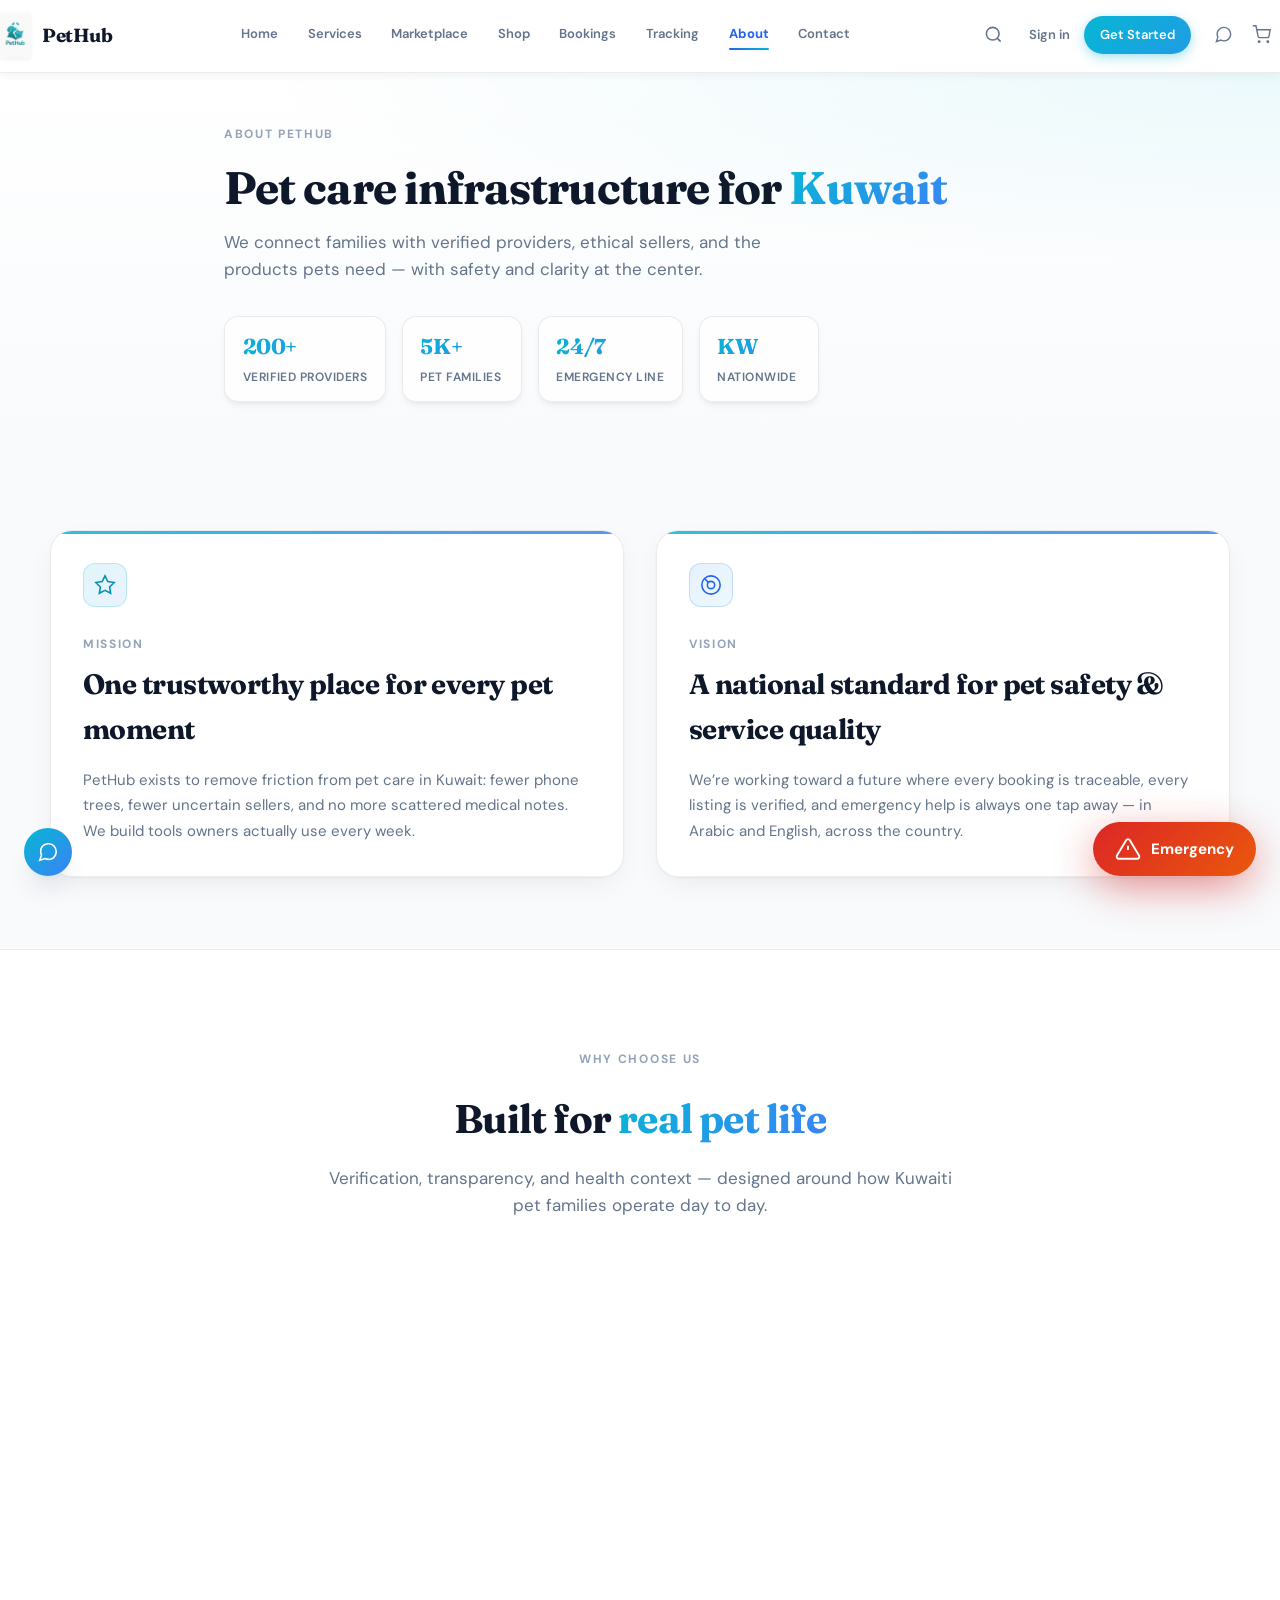
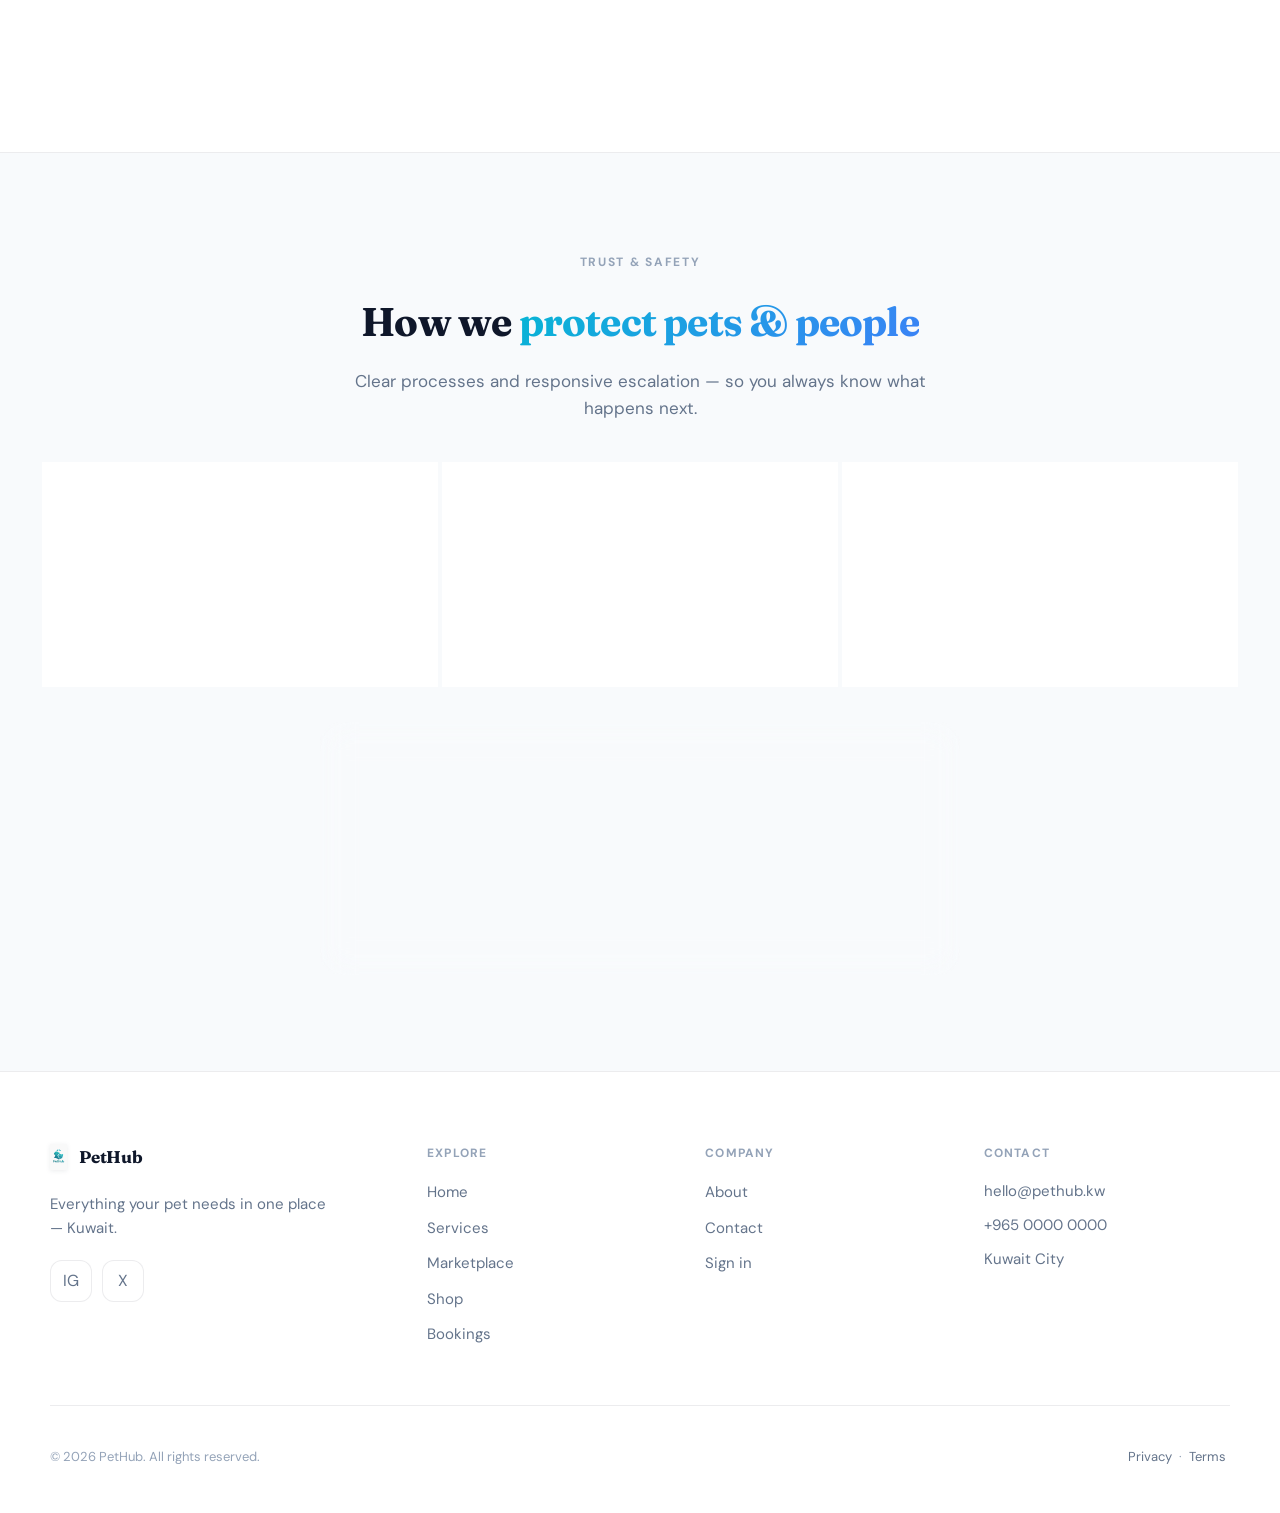
==== commit d49597e4: "Add pet tracking demo, admin view, fix admin redirects for local/Vercel Made-with: Cursor" ====
--- a/about.html
+++ b/about.html
@@ -37,6 +37,7 @@
             <li><a href="marketplace.html" class="nav__link" data-nav="marketplace">Marketplace</a></li>
             <li><a href="shop.html" class="nav__link" data-nav="shop">Shop</a></li>
             <li><a href="bookings.html" class="nav__link" data-nav="bookings">Bookings</a></li>
+            <li><a href="pet-tracking.html" class="nav__link" data-nav="tracking">Tracking</a></li>
             <li><a href="about.html" class="nav__link" data-nav="about">About</a></li>
             <li><a href="contact.html" class="nav__link" data-nav="contact">Contact</a></li>
           </ul>
@@ -338,6 +339,7 @@
     </div>
   </div>
 
+  <script src="js/storage.js"></script>
   <script src="js/pethub.js"></script>
 </body>
 </html>
--- a/css/styles.css
+++ b/css/styles.css
@@ -1976,6 +1976,7 @@
 }
 
 .product-card__media {
+  position: relative;
   aspect-ratio: 1;
   overflow: hidden;
   background: var(--bg-3);
@@ -2021,6 +2022,55 @@
   font-size: 1.15rem;
   font-weight: 700;
   color: var(--blue-deep);
+}
+
+.product-card__brand {
+  font-size: 0.8125rem;
+  color: var(--muted);
+  margin: 0 0 6px;
+}
+
+.product-card__tag {
+  display: inline-block;
+  font-size: 0.72rem;
+  font-weight: 600;
+  text-transform: uppercase;
+  letter-spacing: 0.04em;
+  padding: 0.2rem 0.5rem;
+  border-radius: 999px;
+  background: rgba(6, 182, 212, 0.12);
+  color: var(--blue-deep);
+  margin-bottom: 8px;
+}
+
+.product-card__stock {
+  font-size: 0.8125rem;
+  margin: 8px 0 12px;
+  color: var(--muted);
+}
+
+.product-card__stock--out {
+  color: #b91c1c;
+  font-weight: 600;
+}
+
+.product-card--out-stock .product-card__img {
+  opacity: 0.88;
+}
+
+.product-card__oos-ribbon {
+  position: absolute;
+  top: 10px;
+  left: 10px;
+  background: rgba(15, 23, 42, 0.88);
+  color: #fff;
+  font-size: 0.65rem;
+  font-weight: 700;
+  text-transform: uppercase;
+  letter-spacing: 0.05em;
+  padding: 0.35rem 0.55rem;
+  border-radius: 6px;
+  z-index: 1;
 }
 
 @media (max-width: 900px) {
